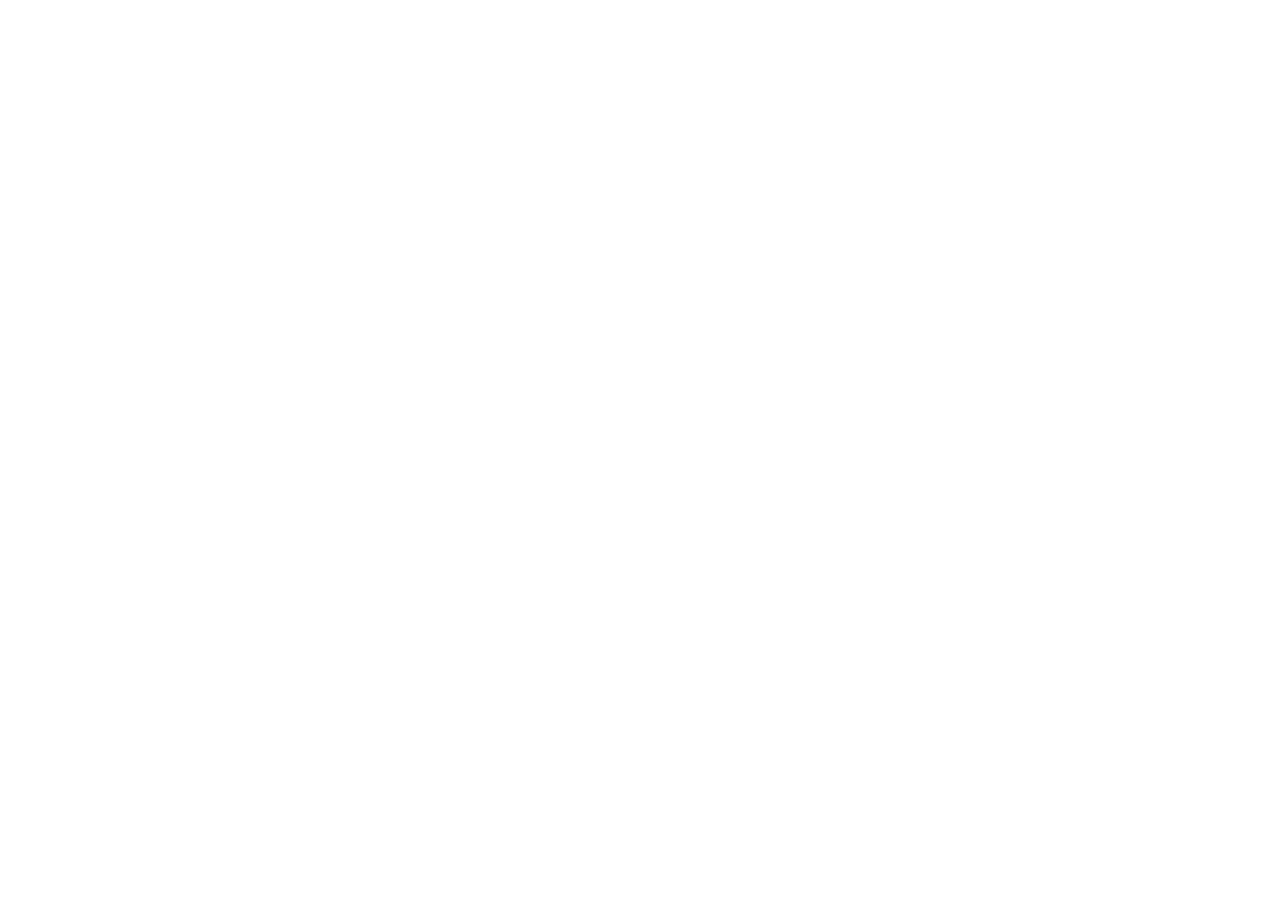
==== index.html @ 43f7142c "init project" ====
<!DOCTYPE html>
<html lang="en">
  <head>
    <meta charset="UTF-8" />
    <meta http-equiv="X-UA-Compatible" content="IE=edge" />
    <meta name="viewport" content="width=device-width, initial-scale=1.0" />
    <title>Document</title>
  </head>
  <body></body>
</html>
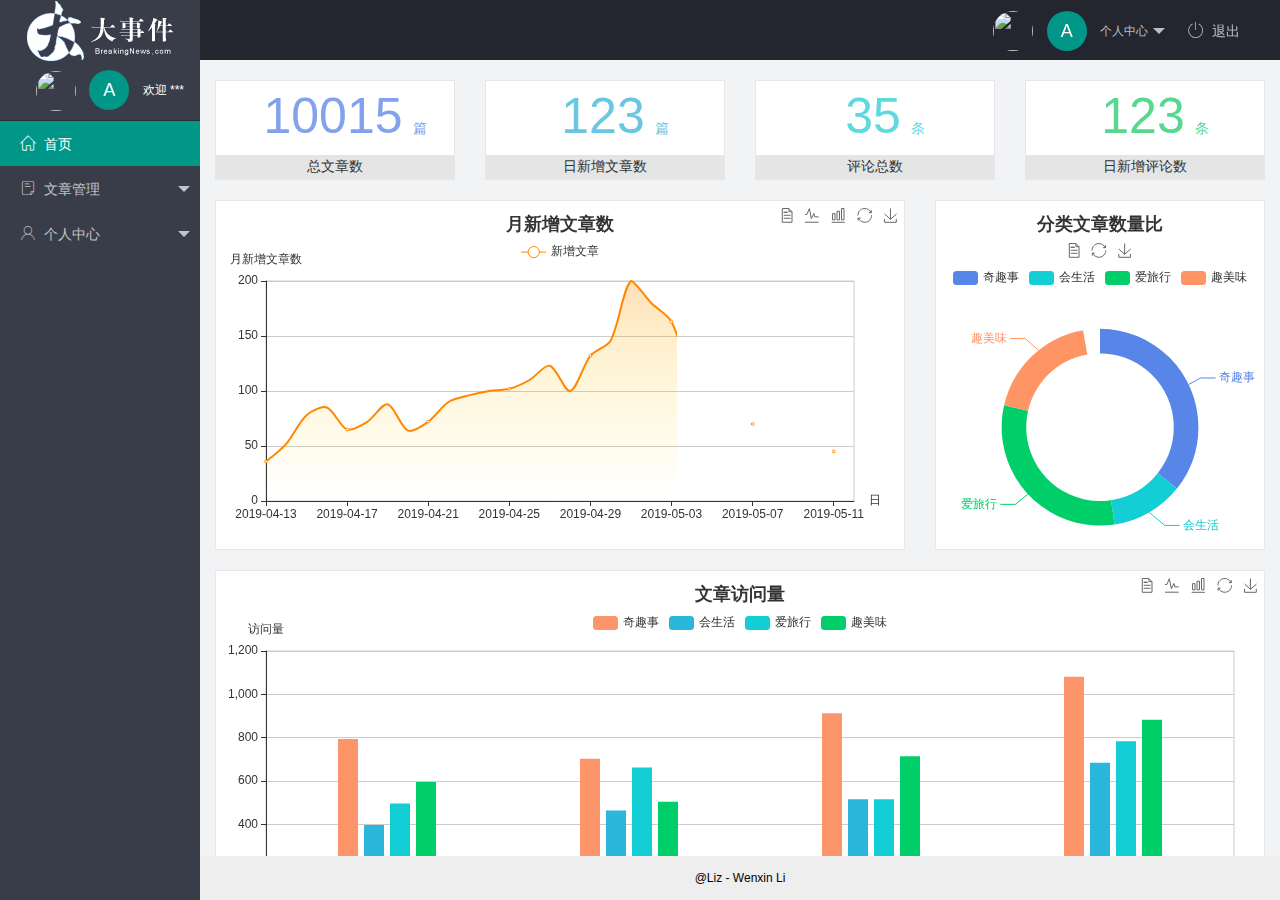
==== commit 4a415fa1: "完成了主页的开发" ====
--- a/index.html
+++ b/index.html
@@ -4,7 +4,147 @@
     <meta charset="UTF-8" />
     <meta http-equiv="X-UA-Compatible" content="IE=edge" />
     <meta name="viewport" content="width=device-width, initial-scale=1.0" />
-    <title>Document</title>
+    <title>大事件-主页</title>
+    <!-- 导入layui样式 -->
+    <link rel="stylesheet" href="/assets/lib/layui/css/layui.css" />
+    <!-- 导入字体图标样式 -->
+    <link rel="stylesheet" href="/assets/fonts/iconfont.css" />
+    <!-- 导入自己写的样式 -->
+    <link rel="stylesheet" href="/assets/css/index.css" />
   </head>
-  <body></body>
+  <body>
+    <div class="layui-layout layui-layout-admin">
+      <div class="layui-header">
+        <div class="layui-logo layui-hide-xs layui-bg-black">
+          <img src="/assets/images/logo.png" alt="" />
+        </div>
+        <!-- 头部区域（可配合layui 已有的水平导航） -->
+        <ul class="layui-nav layui-layout-left">
+          <!-- 移动端显示 -->
+          <li
+            class="layui-nav-item layui-show-xs-inline-block layui-hide-sm"
+            lay-header-event="menuLeft"
+          >
+            <i class="layui-icon layui-icon-spread-left"></i>
+          </li>
+
+          <li class="layui-nav-item">
+            <dl class="layui-nav-child">
+              <dd><a href="">menu 11</a></dd>
+              <dd><a href="">menu 22</a></dd>
+              <dd><a href="">menu 33</a></dd>
+            </dl>
+          </li>
+        </ul>
+        <ul class="layui-nav layui-layout-right">
+          <li class="layui-nav-item layui-hide layui-show-md-inline-block">
+            <a href="javascript:;" class="userinfo">
+              <img
+                src="//tva1.sinaimg.cn/crop.0.0.118.118.180/5db11ff4gw1e77d3nqrv8j203b03cweg.jpg"
+                class="layui-nav-img"
+              />
+              <span class="text-avatar">A</span>
+              个人中心
+            </a>
+            <dl class="layui-nav-child">
+              <dd><a href="">基本资料</a></dd>
+              <dd><a href="">更换头像</a></dd>
+              <dd><a href="">重置密码</a></dd>
+            </dl>
+          </li>
+          <li class="layui-nav-item" lay-header-event="menuRight" lay-unselect>
+            <a href="javascript:;"
+              ><span class="iconfont icon-tuichu"></span>退出
+            </a>
+          </li>
+        </ul>
+      </div>
+
+      <div class="layui-side layui-bg-black">
+        <div class="layui-side-scroll">
+          <div class="userinfo">
+            <img
+              src="//tva1.sinaimg.cn/crop.0.0.118.118.180/5db11ff4gw1e77d3nqrv8j203b03cweg.jpg"
+              class="layui-nav-img"
+            />
+            <span class="text-avatar">A</span>
+            <span class="welcome">欢迎 ***</span>
+          </div>
+          <!-- 左侧导航区域（可配合layui已有的垂直导航） -->
+          <ul class="layui-nav layui-nav-tree" lay-shrink="all">
+            <li class="layui-nav-item layui-this">
+              <a href="/home/dashboard.html" target="fm"
+                ><span class="iconfont icon-home"></span>首页</a
+              >
+            </li>
+            <li class="layui-nav-item">
+              <a class="" href="javascript:;"
+                ><span class="iconfont icon-16"></span>文章管理</a
+              >
+              <dl class="layui-nav-child">
+                <dd>
+                  <a href="javascript:;"
+                    ><i class="layui-icon layui-icon-app"></i> 文章类别</a
+                  >
+                </dd>
+                <dd>
+                  <a href="javascript:;"
+                    ><i class="layui-icon layui-icon-app"></i>文章列表</a
+                  >
+                </dd>
+                <dd>
+                  <a href="javascript:;"
+                    ><i class="layui-icon layui-icon-app"></i>发表文章</a
+                  >
+                </dd>
+              </dl>
+            </li>
+            <li class="layui-nav-item">
+              <a href="javascript:;"
+                ><span class="iconfont icon-user"></span>个人中心</a
+              >
+              <dl class="layui-nav-child">
+                <dd>
+                  <a href="javascript:;"
+                    ><i class="layui-icon layui-icon-app"></i>基本资料</a
+                  >
+                </dd>
+                <dd>
+                  <a href="javascript:;"
+                    ><i class="layui-icon layui-icon-app"></i>更换头像</a
+                  >
+                </dd>
+                <dd>
+                  <a href="javascript:;"
+                    ><i class="layui-icon layui-icon-app"></i>重置密码</a
+                  >
+                </dd>
+              </dl>
+            </li>
+          </ul>
+        </div>
+      </div>
+
+      <div class="layui-body">
+        <!-- 内容主体区域 -->
+        <iframe name="fm" src="/home/dashboard.html" frameborder="0"></iframe>
+      </div>
+
+      <div class="layui-footer">
+        <!-- 底部固定区域 -->
+        @Liz - Wenxin Li
+      </div>
+    </div>
+    <!-- 导入layui的js文件 -->
+    <script src="/assets/lib/layui/layui.all.js"></script>
+
+    <!-- 导入jquery文件 -->
+    <script src="/assets/lib/jquery.js"></script>
+
+    <!-- 导入baseAPI -->
+    <script src="/assets/js/baseAPI.js"></script>
+
+    <!-- 导入自己的js文件 -->
+    <script src="/assets/js/index.js"></script>
+  </body>
 </html>
--- a/assets/lib/layui/css/layui.css
+++ b/assets/lib/layui/css/layui.css
@@ -0,0 +1,2 @@
+/** layui-v2.5.5 MIT License By https://www.layui.com */
+ .layui-inline,img{display:inline-block;vertical-align:middle}h1,h2,h3,h4,h5,h6{font-weight:400}.layui-edge,.layui-header,.layui-inline,.layui-main{position:relative}.layui-body,.layui-edge,.layui-elip{overflow:hidden}.layui-btn,.layui-edge,.layui-inline,img{vertical-align:middle}.layui-btn,.layui-disabled,.layui-icon,.layui-unselect{-moz-user-select:none;-webkit-user-select:none;-ms-user-select:none}.layui-elip,.layui-form-checkbox span,.layui-form-pane .layui-form-label{text-overflow:ellipsis;white-space:nowrap}.layui-breadcrumb,.layui-tree-btnGroup{visibility:hidden}blockquote,body,button,dd,div,dl,dt,form,h1,h2,h3,h4,h5,h6,input,li,ol,p,pre,td,textarea,th,ul{margin:0;padding:0;-webkit-tap-highlight-color:rgba(0,0,0,0)}a:active,a:hover{outline:0}img{border:none}li{list-style:none}table{border-collapse:collapse;border-spacing:0}h4,h5,h6{font-size:100%}button,input,optgroup,option,select,textarea{font-family:inherit;font-size:inherit;font-style:inherit;font-weight:inherit;outline:0}pre{white-space:pre-wrap;white-space:-moz-pre-wrap;white-space:-pre-wrap;white-space:-o-pre-wrap;word-wrap:break-word}body{line-height:24px;font:14px Helvetica Neue,Helvetica,PingFang SC,Tahoma,Arial,sans-serif}hr{height:1px;margin:10px 0;border:0;clear:both}a{color:#333;text-decoration:none}a:hover{color:#777}a cite{font-style:normal;*cursor:pointer}.layui-border-box,.layui-border-box *{box-sizing:border-box}.layui-box,.layui-box *{box-sizing:content-box}.layui-clear{clear:both;*zoom:1}.layui-clear:after{content:'\20';clear:both;*zoom:1;display:block;height:0}.layui-inline{*display:inline;*zoom:1}.layui-edge{display:inline-block;width:0;height:0;border-width:6px;border-style:dashed;border-color:transparent}.layui-edge-top{top:-4px;border-bottom-color:#999;border-bottom-style:solid}.layui-edge-right{border-left-color:#999;border-left-style:solid}.layui-edge-bottom{top:2px;border-top-color:#999;border-top-style:solid}.layui-edge-left{border-right-color:#999;border-right-style:solid}.layui-disabled,.layui-disabled:hover{color:#d2d2d2!important;cursor:not-allowed!important}.layui-circle{border-radius:100%}.layui-show{display:block!important}.layui-hide{display:none!important}@font-face{font-family:layui-icon;src:url(../font/iconfont.eot?v=250);src:url(../font/iconfont.eot?v=250#iefix) format('embedded-opentype'),url(../font/iconfont.woff2?v=250) format('woff2'),url(../font/iconfont.woff?v=250) format('woff'),url(../font/iconfont.ttf?v=250) format('truetype'),url(../font/iconfont.svg?v=250#layui-icon) format('svg')}.layui-icon{font-family:layui-icon!important;font-size:16px;font-style:normal;-webkit-font-smoothing:antialiased;-moz-osx-font-smoothing:grayscale}.layui-icon-reply-fill:before{content:"\e611"}.layui-icon-set-fill:before{content:"\e614"}.layui-icon-menu-fill:before{content:"\e60f"}.layui-icon-search:before{content:"\e615"}.layui-icon-share:before{content:"\e641"}.layui-icon-set-sm:before{content:"\e620"}.layui-icon-engine:before{content:"\e628"}.layui-icon-close:before{content:"\1006"}.layui-icon-close-fill:before{content:"\1007"}.layui-icon-chart-screen:before{content:"\e629"}.layui-icon-star:before{content:"\e600"}.layui-icon-circle-dot:before{content:"\e617"}.layui-icon-chat:before{content:"\e606"}.layui-icon-release:before{content:"\e609"}.layui-icon-list:before{content:"\e60a"}.layui-icon-chart:before{content:"\e62c"}.layui-icon-ok-circle:before{content:"\1005"}.layui-icon-layim-theme:before{content:"\e61b"}.layui-icon-table:before{content:"\e62d"}.layui-icon-right:before{content:"\e602"}.layui-icon-left:before{content:"\e603"}.layui-icon-cart-simple:before{content:"\e698"}.layui-icon-face-cry:before{content:"\e69c"}.layui-icon-face-smile:before{content:"\e6af"}.layui-icon-survey:before{content:"\e6b2"}.layui-icon-tree:before{content:"\e62e"}.layui-icon-upload-circle:before{content:"\e62f"}.layui-icon-add-circle:before{content:"\e61f"}.layui-icon-download-circle:before{content:"\e601"}.layui-icon-templeate-1:before{content:"\e630"}.layui-icon-util:before{content:"\e631"}.layui-icon-face-surprised:before{content:"\e664"}.layui-icon-edit:before{content:"\e642"}.layui-icon-speaker:before{content:"\e645"}.layui-icon-down:before{content:"\e61a"}.layui-icon-file:before{content:"\e621"}.layui-icon-layouts:before{content:"\e632"}.layui-icon-rate-half:before{content:"\e6c9"}.layui-icon-add-circle-fine:before{content:"\e608"}.layui-icon-prev-circle:before{content:"\e633"}.layui-icon-read:before{content:"\e705"}.layui-icon-404:before{content:"\e61c"}.layui-icon-carousel:before{content:"\e634"}.layui-icon-help:before{content:"\e607"}.layui-icon-code-circle:before{content:"\e635"}.layui-icon-water:before{content:"\e636"}.layui-icon-username:before{content:"\e66f"}.layui-icon-find-fill:before{content:"\e670"}.layui-icon-about:before{content:"\e60b"}.layui-icon-location:before{content:"\e715"}.layui-icon-up:before{content:"\e619"}.layui-icon-pause:before{content:"\e651"}.layui-icon-date:before{content:"\e637"}.layui-icon-layim-uploadfile:before{content:"\e61d"}.layui-icon-delete:before{content:"\e640"}.layui-icon-play:before{content:"\e652"}.layui-icon-top:before{content:"\e604"}.layui-icon-friends:before{content:"\e612"}.layui-icon-refresh-3:before{content:"\e9aa"}.layui-icon-ok:before{content:"\e605"}.layui-icon-layer:before{content:"\e638"}.layui-icon-face-smile-fine:before{content:"\e60c"}.layui-icon-dollar:before{content:"\e659"}.layui-icon-group:before{content:"\e613"}.layui-icon-layim-download:before{content:"\e61e"}.layui-icon-picture-fine:before{content:"\e60d"}.layui-icon-link:before{content:"\e64c"}.layui-icon-diamond:before{content:"\e735"}.layui-icon-log:before{content:"\e60e"}.layui-icon-rate-solid:before{content:"\e67a"}.layui-icon-fonts-del:before{content:"\e64f"}.layui-icon-unlink:before{content:"\e64d"}.layui-icon-fonts-clear:before{content:"\e639"}.layui-icon-triangle-r:before{content:"\e623"}.layui-icon-circle:before{content:"\e63f"}.layui-icon-radio:before{content:"\e643"}.layui-icon-align-center:before{content:"\e647"}.layui-icon-align-right:before{content:"\e648"}.layui-icon-align-left:before{content:"\e649"}.layui-icon-loading-1:before{content:"\e63e"}.layui-icon-return:before{content:"\e65c"}.layui-icon-fonts-strong:before{content:"\e62b"}.layui-icon-upload:before{content:"\e67c"}.layui-icon-dialogue:before{content:"\e63a"}.layui-icon-video:before{content:"\e6ed"}.layui-icon-headset:before{content:"\e6fc"}.layui-icon-cellphone-fine:before{content:"\e63b"}.layui-icon-add-1:before{content:"\e654"}.layui-icon-face-smile-b:before{content:"\e650"}.layui-icon-fonts-html:before{content:"\e64b"}.layui-icon-form:before{content:"\e63c"}.layui-icon-cart:before{content:"\e657"}.layui-icon-camera-fill:before{content:"\e65d"}.layui-icon-tabs:before{content:"\e62a"}.layui-icon-fonts-code:before{content:"\e64e"}.layui-icon-fire:before{content:"\e756"}.layui-icon-set:before{content:"\e716"}.layui-icon-fonts-u:before{content:"\e646"}.layui-icon-triangle-d:before{content:"\e625"}.layui-icon-tips:before{content:"\e702"}.layui-icon-picture:before{content:"\e64a"}.layui-icon-more-vertical:before{content:"\e671"}.layui-icon-flag:before{content:"\e66c"}.layui-icon-loading:before{content:"\e63d"}.layui-icon-fonts-i:before{content:"\e644"}.layui-icon-refresh-1:before{content:"\e666"}.layui-icon-rmb:before{content:"\e65e"}.layui-icon-home:before{content:"\e68e"}.layui-icon-user:before{content:"\e770"}.layui-icon-notice:before{content:"\e667"}.layui-icon-login-weibo:before{content:"\e675"}.layui-icon-voice:before{content:"\e688"}.layui-icon-upload-drag:before{content:"\e681"}.layui-icon-login-qq:before{content:"\e676"}.layui-icon-snowflake:before{content:"\e6b1"}.layui-icon-file-b:before{content:"\e655"}.layui-icon-template:before{content:"\e663"}.layui-icon-auz:before{content:"\e672"}.layui-icon-console:before{content:"\e665"}.layui-icon-app:before{content:"\e653"}.layui-icon-prev:before{content:"\e65a"}.layui-icon-website:before{content:"\e7ae"}.layui-icon-next:before{content:"\e65b"}.layui-icon-component:before{content:"\e857"}.layui-icon-more:before{content:"\e65f"}.layui-icon-login-wechat:before{content:"\e677"}.layui-icon-shrink-right:before{content:"\e668"}.layui-icon-spread-left:before{content:"\e66b"}.layui-icon-camera:before{content:"\e660"}.layui-icon-note:before{content:"\e66e"}.layui-icon-refresh:before{content:"\e669"}.layui-icon-female:before{content:"\e661"}.layui-icon-male:before{content:"\e662"}.layui-icon-password:before{content:"\e673"}.layui-icon-senior:before{content:"\e674"}.layui-icon-theme:before{content:"\e66a"}.layui-icon-tread:before{content:"\e6c5"}.layui-icon-praise:before{content:"\e6c6"}.layui-icon-star-fill:before{content:"\e658"}.layui-icon-rate:before{content:"\e67b"}.layui-icon-template-1:before{content:"\e656"}.layui-icon-vercode:before{content:"\e679"}.layui-icon-cellphone:before{content:"\e678"}.layui-icon-screen-full:before{content:"\e622"}.layui-icon-screen-restore:before{content:"\e758"}.layui-icon-cols:before{content:"\e610"}.layui-icon-export:before{content:"\e67d"}.layui-icon-print:before{content:"\e66d"}.layui-icon-slider:before{content:"\e714"}.layui-icon-addition:before{content:"\e624"}.layui-icon-subtraction:before{content:"\e67e"}.layui-icon-service:before{content:"\e626"}.layui-icon-transfer:before{content:"\e691"}.layui-main{width:1140px;margin:0 auto}.layui-header{z-index:1000;height:60px}.layui-header a:hover{transition:all .5s;-webkit-transition:all .5s}.layui-side{position:fixed;left:0;top:0;bottom:0;z-index:999;width:200px;overflow-x:hidden}.layui-side-scroll{position:relative;width:220px;height:100%;overflow-x:hidden}.layui-body{position:absolute;left:200px;right:0;top:0;bottom:0;z-index:998;width:auto;overflow-y:auto;box-sizing:border-box}.layui-layout-body{overflow:hidden}.layui-layout-admin .layui-header{background-color:#23262E}.layui-layout-admin .layui-side{top:60px;width:200px;overflow-x:hidden}.layui-layout-admin .layui-body{position:fixed;top:60px;bottom:44px}.layui-layout-admin .layui-main{width:auto;margin:0 15px}.layui-layout-admin .layui-footer{position:fixed;left:200px;right:0;bottom:0;height:44px;line-height:44px;padding:0 15px;background-color:#eee}.layui-layout-admin .layui-logo{position:absolute;left:0;top:0;width:200px;height:100%;line-height:60px;text-align:center;color:#009688;font-size:16px}.layui-layout-admin .layui-header .layui-nav{background:0 0}.layui-layout-left{position:absolute!important;left:200px;top:0}.layui-layout-right{position:absolute!important;right:0;top:0}.layui-container{position:relative;margin:0 auto;padding:0 15px;box-sizing:border-box}.layui-fluid{position:relative;margin:0 auto;padding:0 15px}.layui-row:after,.layui-row:before{content:'';display:block;clear:both}.layui-col-lg1,.layui-col-lg10,.layui-col-lg11,.layui-col-lg12,.layui-col-lg2,.layui-col-lg3,.layui-col-lg4,.layui-col-lg5,.layui-col-lg6,.layui-col-lg7,.layui-col-lg8,.layui-col-lg9,.layui-col-md1,.layui-col-md10,.layui-col-md11,.layui-col-md12,.layui-col-md2,.layui-col-md3,.layui-col-md4,.layui-col-md5,.layui-col-md6,.layui-col-md7,.layui-col-md8,.layui-col-md9,.layui-col-sm1,.layui-col-sm10,.layui-col-sm11,.layui-col-sm12,.layui-col-sm2,.layui-col-sm3,.layui-col-sm4,.layui-col-sm5,.layui-col-sm6,.layui-col-sm7,.layui-col-sm8,.layui-col-sm9,.layui-col-xs1,.layui-col-xs10,.layui-col-xs11,.layui-col-xs12,.layui-col-xs2,.layui-col-xs3,.layui-col-xs4,.layui-col-xs5,.layui-col-xs6,.layui-col-xs7,.layui-col-xs8,.layui-col-xs9{position:relative;display:block;box-sizing:border-box}.layui-col-xs1,.layui-col-xs10,.layui-col-xs11,.layui-col-xs12,.layui-col-xs2,.layui-col-xs3,.layui-col-xs4,.layui-col-xs5,.layui-col-xs6,.layui-col-xs7,.layui-col-xs8,.layui-col-xs9{float:left}.layui-col-xs1{width:8.33333333%}.layui-col-xs2{width:16.66666667%}.layui-col-xs3{width:25%}.layui-col-xs4{width:33.33333333%}.layui-col-xs5{width:41.66666667%}.layui-col-xs6{width:50%}.layui-col-xs7{width:58.33333333%}.layui-col-xs8{width:66.66666667%}.layui-col-xs9{width:75%}.layui-col-xs10{width:83.33333333%}.layui-col-xs11{width:91.66666667%}.layui-col-xs12{width:100%}.layui-col-xs-offset1{margin-left:8.33333333%}.layui-col-xs-offset2{margin-left:16.66666667%}.layui-col-xs-offset3{margin-left:25%}.layui-col-xs-offset4{margin-left:33.33333333%}.layui-col-xs-offset5{margin-left:41.66666667%}.layui-col-xs-offset6{margin-left:50%}.layui-col-xs-offset7{margin-left:58.33333333%}.layui-col-xs-offset8{margin-left:66.66666667%}.layui-col-xs-offset9{margin-left:75%}.layui-col-xs-offset10{margin-left:83.33333333%}.layui-col-xs-offset11{margin-left:91.66666667%}.layui-col-xs-offset12{margin-left:100%}@media screen and (max-width:768px){.layui-hide-xs{display:none!important}.layui-show-xs-block{display:block!important}.layui-show-xs-inline{display:inline!important}.layui-show-xs-inline-block{display:inline-block!important}}@media screen and (min-width:768px){.layui-container{width:750px}.layui-hide-sm{display:none!important}.layui-show-sm-block{display:block!important}.layui-show-sm-inline{display:inline!important}.layui-show-sm-inline-block{display:inline-block!important}.layui-col-sm1,.layui-col-sm10,.layui-col-sm11,.layui-col-sm12,.layui-col-sm2,.layui-col-sm3,.layui-col-sm4,.layui-col-sm5,.layui-col-sm6,.layui-col-sm7,.layui-col-sm8,.layui-col-sm9{float:left}.layui-col-sm1{width:8.33333333%}.layui-col-sm2{width:16.66666667%}.layui-col-sm3{width:25%}.layui-col-sm4{width:33.33333333%}.layui-col-sm5{width:41.66666667%}.layui-col-sm6{width:50%}.layui-col-sm7{width:58.33333333%}.layui-col-sm8{width:66.66666667%}.layui-col-sm9{width:75%}.layui-col-sm10{width:83.33333333%}.layui-col-sm11{width:91.66666667%}.layui-col-sm12{width:100%}.layui-col-sm-offset1{margin-left:8.33333333%}.layui-col-sm-offset2{margin-left:16.66666667%}.layui-col-sm-offset3{margin-left:25%}.layui-col-sm-offset4{margin-left:33.33333333%}.layui-col-sm-offset5{margin-left:41.66666667%}.layui-col-sm-offset6{margin-left:50%}.layui-col-sm-offset7{margin-left:58.33333333%}.layui-col-sm-offset8{margin-left:66.66666667%}.layui-col-sm-offset9{margin-left:75%}.layui-col-sm-offset10{margin-left:83.33333333%}.layui-col-sm-offset11{margin-left:91.66666667%}.layui-col-sm-offset12{margin-left:100%}}@media screen and (min-width:992px){.layui-container{width:970px}.layui-hide-md{display:none!important}.layui-show-md-block{display:block!important}.layui-show-md-inline{display:inline!important}.layui-show-md-inline-block{display:inline-block!important}.layui-col-md1,.layui-col-md10,.layui-col-md11,.layui-col-md12,.layui-col-md2,.layui-col-md3,.layui-col-md4,.layui-col-md5,.layui-col-md6,.layui-col-md7,.layui-col-md8,.layui-col-md9{float:left}.layui-col-md1{width:8.33333333%}.layui-col-md2{width:16.66666667%}.layui-col-md3{width:25%}.layui-col-md4{width:33.33333333%}.layui-col-md5{width:41.66666667%}.layui-col-md6{width:50%}.layui-col-md7{width:58.33333333%}.layui-col-md8{width:66.66666667%}.layui-col-md9{width:75%}.layui-col-md10{width:83.33333333%}.layui-col-md11{width:91.66666667%}.layui-col-md12{width:100%}.layui-col-md-offset1{margin-left:8.33333333%}.layui-col-md-offset2{margin-left:16.66666667%}.layui-col-md-offset3{margin-left:25%}.layui-col-md-offset4{margin-left:33.33333333%}.layui-col-md-offset5{margin-left:41.66666667%}.layui-col-md-offset6{margin-left:50%}.layui-col-md-offset7{margin-left:58.33333333%}.layui-col-md-offset8{margin-left:66.66666667%}.layui-col-md-offset9{margin-left:75%}.layui-col-md-offset10{margin-left:83.33333333%}.layui-col-md-offset11{margin-left:91.66666667%}.layui-col-md-offset12{margin-left:100%}}@media screen and (min-width:1200px){.layui-container{width:1170px}.layui-hide-lg{display:none!important}.layui-show-lg-block{display:block!important}.layui-show-lg-inline{display:inline!important}.layui-show-lg-inline-block{display:inline-block!important}.layui-col-lg1,.layui-col-lg10,.layui-col-lg11,.layui-col-lg12,.layui-col-lg2,.layui-col-lg3,.layui-col-lg4,.layui-col-lg5,.layui-col-lg6,.layui-col-lg7,.layui-col-lg8,.layui-col-lg9{float:left}.layui-col-lg1{width:8.33333333%}.layui-col-lg2{width:16.66666667%}.layui-col-lg3{width:25%}.layui-col-lg4{width:33.33333333%}.layui-col-lg5{width:41.66666667%}.layui-col-lg6{width:50%}.layui-col-lg7{width:58.33333333%}.layui-col-lg8{width:66.66666667%}.layui-col-lg9{width:75%}.layui-col-lg10{width:83.33333333%}.layui-col-lg11{width:91.66666667%}.layui-col-lg12{width:100%}.layui-col-lg-offset1{margin-left:8.33333333%}.layui-col-lg-offset2{margin-left:16.66666667%}.layui-col-lg-offset3{margin-left:25%}.layui-col-lg-offset4{margin-left:33.33333333%}.layui-col-lg-offset5{margin-left:41.66666667%}.layui-col-lg-offset6{margin-left:50%}.layui-col-lg-offset7{margin-left:58.33333333%}.layui-col-lg-offset8{margin-left:66.66666667%}.layui-col-lg-offset9{margin-left:75%}.layui-col-lg-offset10{margin-left:83.33333333%}.layui-col-lg-offset11{margin-left:91.66666667%}.layui-col-lg-offset12{margin-left:100%}}.layui-col-space1{margin:-.5px}.layui-col-space1>*{padding:.5px}.layui-col-space3{margin:-1.5px}.layui-col-space3>*{padding:1.5px}.layui-col-space5{margin:-2.5px}.layui-col-space5>*{padding:2.5px}.layui-col-space8{margin:-3.5px}.layui-col-space8>*{padding:3.5px}.layui-col-space10{margin:-5px}.layui-col-space10>*{padding:5px}.layui-col-space12{margin:-6px}.layui-col-space12>*{padding:6px}.layui-col-space15{margin:-7.5px}.layui-col-space15>*{padding:7.5px}.layui-col-space18{margin:-9px}.layui-col-space18>*{padding:9px}.layui-col-space20{margin:-10px}.layui-col-space20>*{padding:10px}.layui-col-space22{margin:-11px}.layui-col-space22>*{padding:11px}.layui-col-space25{margin:-12.5px}.layui-col-space25>*{padding:12.5px}.layui-col-space30{margin:-15px}.layui-col-space30>*{padding:15px}.layui-btn,.layui-input,.layui-select,.layui-textarea,.layui-upload-button{outline:0;-webkit-appearance:none;transition:all .3s;-webkit-transition:all .3s;box-sizing:border-box}.layui-elem-quote{margin-bottom:10px;padding:15px;line-height:22px;border-left:5px solid #009688;border-radius:0 2px 2px 0;background-color:#f2f2f2}.layui-quote-nm{border-style:solid;border-width:1px 1px 1px 5px;background:0 0}.layui-elem-field{margin-bottom:10px;padding:0;border-width:1px;border-style:solid}.layui-elem-field legend{margin-left:20px;padding:0 10px;font-size:20px;font-weight:300}.layui-field-title{margin:10px 0 20px;border-width:1px 0 0}.layui-field-box{padding:10px 15px}.layui-field-title .layui-field-box{padding:10px 0}.layui-progress{position:relative;height:6px;border-radius:20px;background-color:#e2e2e2}.layui-progress-bar{position:absolute;left:0;top:0;width:0;max-width:100%;height:6px;border-radius:20px;text-align:right;background-color:#5FB878;transition:all .3s;-webkit-transition:all .3s}.layui-progress-big,.layui-progress-big .layui-progress-bar{height:18px;line-height:18px}.layui-progress-text{position:relative;top:-20px;line-height:18px;font-size:12px;color:#666}.layui-progress-big .layui-progress-text{position:static;padding:0 10px;color:#fff}.layui-collapse{border-width:1px;border-style:solid;border-radius:2px}.layui-colla-content,.layui-colla-item{border-top-width:1px;border-top-style:solid}.layui-colla-item:first-child{border-top:none}.layui-colla-title{position:relative;height:42px;line-height:42px;padding:0 15px 0 35px;color:#333;background-color:#f2f2f2;cursor:pointer;font-size:14px;overflow:hidden}.layui-colla-content{display:none;padding:10px 15px;line-height:22px;color:#666}.layui-colla-icon{position:absolute;left:15px;top:0;font-size:14px}.layui-card{margin-bottom:15px;border-radius:2px;background-color:#fff;box-shadow:0 1px 2px 0 rgba(0,0,0,.05)}.layui-card:last-child{margin-bottom:0}.layui-card-header{position:relative;height:42px;line-height:42px;padding:0 15px;border-bottom:1px solid #f6f6f6;color:#333;border-radius:2px 2px 0 0;font-size:14px}.layui-bg-black,.layui-bg-blue,.layui-bg-cyan,.layui-bg-green,.layui-bg-orange,.layui-bg-red{color:#fff!important}.layui-card-body{position:relative;padding:10px 15px;line-height:24px}.layui-card-body[pad15]{padding:15px}.layui-card-body[pad20]{padding:20px}.layui-card-body .layui-table{margin:5px 0}.layui-card .layui-tab{margin:0}.layui-panel-window{position:relative;padding:15px;border-radius:0;border-top:5px solid #E6E6E6;background-color:#fff}.layui-auxiliar-moving{position:fixed;left:0;right:0;top:0;bottom:0;width:100%;height:100%;background:0 0;z-index:9999999999}.layui-form-label,.layui-form-mid,.layui-form-select,.layui-input-block,.layui-input-inline,.layui-textarea{position:relative}.layui-bg-red{background-color:#FF5722!important}.layui-bg-orange{background-color:#FFB800!important}.layui-bg-green{background-color:#009688!important}.layui-bg-cyan{background-color:#2F4056!important}.layui-bg-blue{background-color:#1E9FFF!important}.layui-bg-black{background-color:#393D49!important}.layui-bg-gray{background-color:#eee!important;color:#666!important}.layui-badge-rim,.layui-colla-content,.layui-colla-item,.layui-collapse,.layui-elem-field,.layui-form-pane .layui-form-item[pane],.layui-form-pane .layui-form-label,.layui-input,.layui-layedit,.layui-layedit-tool,.layui-quote-nm,.layui-select,.layui-tab-bar,.layui-tab-card,.layui-tab-title,.layui-tab-title .layui-this:after,.layui-textarea{border-color:#e6e6e6}.layui-timeline-item:before,hr{background-color:#e6e6e6}.layui-text{line-height:22px;font-size:14px;color:#666}.layui-text h1,.layui-text h2,.layui-text h3{font-weight:500;color:#333}.layui-text h1{font-size:30px}.layui-text h2{font-size:24px}.layui-text h3{font-size:18px}.layui-text a:not(.layui-btn){color:#01AAED}.layui-text a:not(.layui-btn):hover{text-decoration:underline}.layui-text ul{padding:5px 0 5px 15px}.layui-text ul li{margin-top:5px;list-style-type:disc}.layui-text em,.layui-word-aux{color:#999!important;padding:0 5px!important}.layui-btn{display:inline-block;height:38px;line-height:38px;padding:0 18px;background-color:#009688;color:#fff;white-space:nowrap;text-align:center;font-size:14px;border:none;border-radius:2px;cursor:pointer}.layui-btn:hover{opacity:.8;filter:alpha(opacity=80);color:#fff}.layui-btn:active{opacity:1;filter:alpha(opacity=100)}.layui-btn+.layui-btn{margin-left:10px}.layui-btn-container{font-size:0}.layui-btn-container .layui-btn{margin-right:10px;margin-bottom:10px}.layui-btn-container .layui-btn+.layui-btn{margin-left:0}.layui-table .layui-btn-container .layui-btn{margin-bottom:9px}.layui-btn-radius{border-radius:100px}.layui-btn .layui-icon{margin-right:3px;font-size:18px;vertical-align:bottom;vertical-align:middle\9}.layui-btn-primary{border:1px solid #C9C9C9;background-color:#fff;color:#555}.layui-btn-primary:hover{border-color:#009688;color:#333}.layui-btn-normal{background-color:#1E9FFF}.layui-btn-warm{background-color:#FFB800}.layui-btn-danger{background-color:#FF5722}.layui-btn-checked{background-color:#5FB878}.layui-btn-disabled,.layui-btn-disabled:active,.layui-btn-disabled:hover{border:1px solid #e6e6e6;background-color:#FBFBFB;color:#C9C9C9;cursor:not-allowed;opacity:1}.layui-btn-lg{height:44px;line-height:44px;padding:0 25px;font-size:16px}.layui-btn-sm{height:30px;line-height:30px;padding:0 10px;font-size:12px}.layui-btn-sm i{font-size:16px!important}.layui-btn-xs{height:22px;line-height:22px;padding:0 5px;font-size:12px}.layui-btn-xs i{font-size:14px!important}.layui-btn-group{display:inline-block;vertical-align:middle;font-size:0}.layui-btn-group .layui-btn{margin-left:0!important;margin-right:0!important;border-left:1px solid rgba(255,255,255,.5);border-radius:0}.layui-btn-group .layui-btn-primary{border-left:none}.layui-btn-group .layui-btn-primary:hover{border-color:#C9C9C9;color:#009688}.layui-btn-group .layui-btn:first-child{border-left:none;border-radius:2px 0 0 2px}.layui-btn-group .layui-btn-primary:first-child{border-left:1px solid #c9c9c9}.layui-btn-group .layui-btn:last-child{border-radius:0 2px 2px 0}.layui-btn-group .layui-btn+.layui-btn{margin-left:0}.layui-btn-group+.layui-btn-group{margin-left:10px}.layui-btn-fluid{width:100%}.layui-input,.layui-select,.layui-textarea{height:38px;line-height:1.3;line-height:38px\9;border-width:1px;border-style:solid;background-color:#fff;border-radius:2px}.layui-input::-webkit-input-placeholder,.layui-select::-webkit-input-placeholder,.layui-textarea::-webkit-input-placeholder{line-height:1.3}.layui-input,.layui-textarea{display:block;width:100%;padding-left:10px}.layui-input:hover,.layui-textarea:hover{border-color:#D2D2D2!important}.layui-input:focus,.layui-textarea:focus{border-color:#C9C9C9!important}.layui-textarea{min-height:100px;height:auto;line-height:20px;padding:6px 10px;resize:vertical}.layui-select{padding:0 10px}.layui-form input[type=checkbox],.layui-form input[type=radio],.layui-form select{display:none}.layui-form [lay-ignore]{display:initial}.layui-form-item{margin-bottom:15px;clear:both;*zoom:1}.layui-form-item:after{content:'\20';clear:both;*zoom:1;display:block;height:0}.layui-form-label{float:left;display:block;padding:9px 15px;width:80px;font-weight:400;line-height:20px;text-align:right}.layui-form-label-col{display:block;float:none;padding:9px 0;line-height:20px;text-align:left}.layui-form-item .layui-inline{margin-bottom:5px;margin-right:10px}.layui-input-block{margin-left:110px;min-height:36px}.layui-input-inline{display:inline-block;vertical-align:middle}.layui-form-item .layui-input-inline{float:left;width:190px;margin-right:10px}.layui-form-text .layui-input-inline{width:auto}.layui-form-mid{float:left;display:block;padding:9px 0!important;line-height:20px;margin-right:10px}.layui-form-danger+.layui-form-select .layui-input,.layui-form-danger:focus{border-color:#FF5722!important}.layui-form-select .layui-input{padding-right:30px;cursor:pointer}.layui-form-select .layui-edge{position:absolute;right:10px;top:50%;margin-top:-3px;cursor:pointer;border-width:6px;border-top-color:#c2c2c2;border-top-style:solid;transition:all .3s;-webkit-transition:all .3s}.layui-form-select dl{display:none;position:absolute;left:0;top:42px;padding:5px 0;z-index:899;min-width:100%;border:1px solid #d2d2d2;max-height:300px;overflow-y:auto;background-color:#fff;border-radius:2px;box-shadow:0 2px 4px rgba(0,0,0,.12);box-sizing:border-box}.layui-form-select dl dd,.layui-form-select dl dt{padding:0 10px;line-height:36px;white-space:nowrap;overflow:hidden;text-overflow:ellipsis}.layui-form-select dl dt{font-size:12px;color:#999}.layui-form-select dl dd{cursor:pointer}.layui-form-select dl dd:hover{background-color:#f2f2f2;-webkit-transition:.5s all;transition:.5s all}.layui-form-select .layui-select-group dd{padding-left:20px}.layui-form-select dl dd.layui-select-tips{padding-left:10px!important;color:#999}.layui-form-select dl dd.layui-this{background-color:#5FB878;color:#fff}.layui-form-checkbox,.layui-form-select dl dd.layui-disabled{background-color:#fff}.layui-form-selected dl{display:block}.layui-form-checkbox,.layui-form-checkbox *,.layui-form-switch{display:inline-block;vertical-align:middle}.layui-form-selected .layui-edge{margin-top:-9px;-webkit-transform:rotate(180deg);transform:rotate(180deg);margin-top:-3px\9}:root .layui-form-selected .layui-edge{margin-top:-9px\0/IE9}.layui-form-selectup dl{top:auto;bottom:42px}.layui-select-none{margin:5px 0;text-align:center;color:#999}.layui-select-disabled .layui-disabled{border-color:#eee!important}.layui-select-disabled .layui-edge{border-top-color:#d2d2d2}.layui-form-checkbox{position:relative;height:30px;line-height:30px;margin-right:10px;padding-right:30px;cursor:pointer;font-size:0;-webkit-transition:.1s linear;transition:.1s linear;box-sizing:border-box}.layui-form-checkbox span{padding:0 10px;height:100%;font-size:14px;border-radius:2px 0 0 2px;background-color:#d2d2d2;color:#fff;overflow:hidden}.layui-form-checkbox:hover span{background-color:#c2c2c2}.layui-form-checkbox i{position:absolute;right:0;top:0;width:30px;height:28px;border:1px solid #d2d2d2;border-left:none;border-radius:0 2px 2px 0;color:#fff;font-size:20px;text-align:center}.layui-form-checkbox:hover i{border-color:#c2c2c2;color:#c2c2c2}.layui-form-checked,.layui-form-checked:hover{border-color:#5FB878}.layui-form-checked span,.layui-form-checked:hover span{background-color:#5FB878}.layui-form-checked i,.layui-form-checked:hover i{color:#5FB878}.layui-form-item .layui-form-checkbox{margin-top:4px}.layui-form-checkbox[lay-skin=primary]{height:auto!important;line-height:normal!important;min-width:18px;min-height:18px;border:none!important;margin-right:0;padding-left:28px;padding-right:0;background:0 0}.layui-form-checkbox[lay-skin=primary] span{padding-left:0;padding-right:15px;line-height:18px;background:0 0;color:#666}.layui-form-checkbox[lay-skin=primary] i{right:auto;left:0;width:16px;height:16px;line-height:16px;border:1px solid #d2d2d2;font-size:12px;border-radius:2px;background-color:#fff;-webkit-transition:.1s linear;transition:.1s linear}.layui-form-checkbox[lay-skin=primary]:hover i{border-color:#5FB878;color:#fff}.layui-form-checked[lay-skin=primary] i{border-color:#5FB878!important;background-color:#5FB878;color:#fff}.layui-checkbox-disbaled[lay-skin=primary] span{background:0 0!important;color:#c2c2c2}.layui-checkbox-disbaled[lay-skin=primary]:hover i{border-color:#d2d2d2}.layui-form-item .layui-form-checkbox[lay-skin=primary]{margin-top:10px}.layui-form-switch{position:relative;height:22px;line-height:22px;min-width:35px;padding:0 5px;margin-top:8px;border:1px solid #d2d2d2;border-radius:20px;cursor:pointer;background-color:#fff;-webkit-transition:.1s linear;transition:.1s linear}.layui-form-switch i{position:absolute;left:5px;top:3px;width:16px;height:16px;border-radius:20px;background-color:#d2d2d2;-webkit-transition:.1s linear;transition:.1s linear}.layui-form-switch em{position:relative;top:0;width:25px;margin-left:21px;padding:0!important;text-align:center!important;color:#999!important;font-style:normal!important;font-size:12px}.layui-form-onswitch{border-color:#5FB878;background-color:#5FB878}.layui-checkbox-disbaled,.layui-checkbox-disbaled i{border-color:#e2e2e2!important}.layui-form-onswitch i{left:100%;margin-left:-21px;background-color:#fff}.layui-form-onswitch em{margin-left:5px;margin-right:21px;color:#fff!important}.layui-checkbox-disbaled span{background-color:#e2e2e2!important}.layui-checkbox-disbaled:hover i{color:#fff!important}[lay-radio]{display:none}.layui-form-radio,.layui-form-radio *{display:inline-block;vertical-align:middle}.layui-form-radio{line-height:28px;margin:6px 10px 0 0;padding-right:10px;cursor:pointer;font-size:0}.layui-form-radio *{font-size:14px}.layui-form-radio>i{margin-right:8px;font-size:22px;color:#c2c2c2}.layui-form-radio>i:hover,.layui-form-radioed>i{color:#5FB878}.layui-radio-disbaled>i{color:#e2e2e2!important}.layui-form-pane .layui-form-label{width:110px;padding:8px 15px;height:38px;line-height:20px;border-width:1px;border-style:solid;border-radius:2px 0 0 2px;text-align:center;background-color:#FBFBFB;overflow:hidden;box-sizing:border-box}.layui-form-pane .layui-input-inline{margin-left:-1px}.layui-form-pane .layui-input-block{margin-left:110px;left:-1px}.layui-form-pane .layui-input{border-radius:0 2px 2px 0}.layui-form-pane .layui-form-text .layui-form-label{float:none;width:100%;border-radius:2px;box-sizing:border-box;text-align:left}.layui-form-pane .layui-form-text .layui-input-inline{display:block;margin:0;top:-1px;clear:both}.layui-form-pane .layui-form-text .layui-input-block{margin:0;left:0;top:-1px}.layui-form-pane .layui-form-text .layui-textarea{min-height:100px;border-radius:0 0 2px 2px}.layui-form-pane .layui-form-checkbox{margin:4px 0 4px 10px}.layui-form-pane .layui-form-radio,.layui-form-pane .layui-form-switch{margin-top:6px;margin-left:10px}.layui-form-pane .layui-form-item[pane]{position:relative;border-width:1px;border-style:solid}.layui-form-pane .layui-form-item[pane] .layui-form-label{position:absolute;left:0;top:0;height:100%;border-width:0 1px 0 0}.layui-form-pane .layui-form-item[pane] .layui-input-inline{margin-left:110px}@media screen and (max-width:450px){.layui-form-item .layui-form-label{text-overflow:ellipsis;overflow:hidden;white-space:nowrap}.layui-form-item .layui-inline{display:block;margin-right:0;margin-bottom:20px;clear:both}.layui-form-item .layui-inline:after{content:'\20';clear:both;display:block;height:0}.layui-form-item .layui-input-inline{display:block;float:none;left:-3px;width:auto;margin:0 0 10px 112px}.layui-form-item .layui-input-inline+.layui-form-mid{margin-left:110px;top:-5px;padding:0}.layui-form-item .layui-form-checkbox{margin-right:5px;margin-bottom:5px}}.layui-layedit{border-width:1px;border-style:solid;border-radius:2px}.layui-layedit-tool{padding:3px 5px;border-bottom-width:1px;border-bottom-style:solid;font-size:0}.layedit-tool-fixed{position:fixed;top:0;border-top:1px solid #e2e2e2}.layui-layedit-tool .layedit-tool-mid,.layui-layedit-tool .layui-icon{display:inline-block;vertical-align:middle;text-align:center;font-size:14px}.layui-layedit-tool .layui-icon{position:relative;width:32px;height:30px;line-height:30px;margin:3px 5px;color:#777;cursor:pointer;border-radius:2px}.layui-layedit-tool .layui-icon:hover{color:#393D49}.layui-layedit-tool .layui-icon:active{color:#000}.layui-layedit-tool .layedit-tool-active{background-color:#e2e2e2;color:#000}.layui-layedit-tool .layui-disabled,.layui-layedit-tool .layui-disabled:hover{color:#d2d2d2;cursor:not-allowed}.layui-layedit-tool .layedit-tool-mid{width:1px;height:18px;margin:0 10px;background-color:#d2d2d2}.layedit-tool-html{width:50px!important;font-size:30px!important}.layedit-tool-b,.layedit-tool-code,.layedit-tool-help{font-size:16px!important}.layedit-tool-d,.layedit-tool-face,.layedit-tool-image,.layedit-tool-unlink{font-size:18px!important}.layedit-tool-image input{position:absolute;font-size:0;left:0;top:0;width:100%;height:100%;opacity:.01;filter:Alpha(opacity=1);cursor:pointer}.layui-layedit-iframe iframe{display:block;width:100%}#LAY_layedit_code{overflow:hidden}.layui-laypage{display:inline-block;*display:inline;*zoom:1;vertical-align:middle;margin:10px 0;font-size:0}.layui-laypage>a:first-child,.layui-laypage>a:first-child em{border-radius:2px 0 0 2px}.layui-laypage>a:last-child,.layui-laypage>a:last-child em{border-radius:0 2px 2px 0}.layui-laypage>:first-child{margin-left:0!important}.layui-laypage>:last-child{margin-right:0!important}.layui-laypage a,.layui-laypage button,.layui-laypage input,.layui-laypage select,.layui-laypage span{border:1px solid #e2e2e2}.layui-laypage a,.layui-laypage span{display:inline-block;*display:inline;*zoom:1;vertical-align:middle;padding:0 15px;height:28px;line-height:28px;margin:0 -1px 5px 0;background-color:#fff;color:#333;font-size:12px}.layui-flow-more a *,.layui-laypage input,.layui-table-view select[lay-ignore]{display:inline-block}.layui-laypage a:hover{color:#009688}.layui-laypage em{font-style:normal}.layui-laypage .layui-laypage-spr{color:#999;font-weight:700}.layui-laypage a{text-decoration:none}.layui-laypage .layui-laypage-curr{position:relative}.layui-laypage .layui-laypage-curr em{position:relative;color:#fff}.layui-laypage .layui-laypage-curr .layui-laypage-em{position:absolute;left:-1px;top:-1px;padding:1px;width:100%;height:100%;background-color:#009688}.layui-laypage-em{border-radius:2px}.layui-laypage-next em,.layui-laypage-prev em{font-family:Sim sun;font-size:16px}.layui-laypage .layui-laypage-count,.layui-laypage .layui-laypage-limits,.layui-laypage .layui-laypage-refresh,.layui-laypage .layui-laypage-skip{margin-left:10px;margin-right:10px;padding:0;border:none}.layui-laypage .layui-laypage-limits,.layui-laypage .layui-laypage-refresh{vertical-align:top}.layui-laypage .layui-laypage-refresh i{font-size:18px;cursor:pointer}.layui-laypage select{height:22px;padding:3px;border-radius:2px;cursor:pointer}.layui-laypage .layui-laypage-skip{height:30px;line-height:30px;color:#999}.layui-laypage button,.layui-laypage input{height:30px;line-height:30px;border-radius:2px;vertical-align:top;background-color:#fff;box-sizing:border-box}.layui-laypage input{width:40px;margin:0 10px;padding:0 3px;text-align:center}.layui-laypage input:focus,.layui-laypage select:focus{border-color:#009688!important}.layui-laypage button{margin-left:10px;padding:0 10px;cursor:pointer}.layui-table,.layui-table-view{margin:10px 0}.layui-flow-more{margin:10px 0;text-align:center;color:#999;font-size:14px}.layui-flow-more a{height:32px;line-height:32px}.layui-flow-more a *{vertical-align:top}.layui-flow-more a cite{padding:0 20px;border-radius:3px;background-color:#eee;color:#333;font-style:normal}.layui-flow-more a cite:hover{opacity:.8}.layui-flow-more a i{font-size:30px;color:#737383}.layui-table{width:100%;background-color:#fff;color:#666}.layui-table tr{transition:all .3s;-webkit-transition:all .3s}.layui-table th{text-align:left;font-weight:400}.layui-table tbody tr:hover,.layui-table thead tr,.layui-table-click,.layui-table-header,.layui-table-hover,.layui-table-mend,.layui-table-patch,.layui-table-tool,.layui-table-total,.layui-table-total tr,.layui-table[lay-even] tr:nth-child(even){background-color:#f2f2f2}.layui-table td,.layui-table th,.layui-table-col-set,.layui-table-fixed-r,.layui-table-grid-down,.layui-table-header,.layui-table-page,.layui-table-tips-main,.layui-table-tool,.layui-table-total,.layui-table-view,.layui-table[lay-skin=line],.layui-table[lay-skin=row]{border-width:1px;border-style:solid;border-color:#e6e6e6}.layui-table td,.layui-table th{position:relative;padding:9px 15px;min-height:20px;line-height:20px;font-size:14px}.layui-table[lay-skin=line] td,.layui-table[lay-skin=line] th{border-width:0 0 1px}.layui-table[lay-skin=row] td,.layui-table[lay-skin=row] th{border-width:0 1px 0 0}.layui-table[lay-skin=nob] td,.layui-table[lay-skin=nob] th{border:none}.layui-table img{max-width:100px}.layui-table[lay-size=lg] td,.layui-table[lay-size=lg] th{padding:15px 30px}.layui-table-view .layui-table[lay-size=lg] .layui-table-cell{height:40px;line-height:40px}.layui-table[lay-size=sm] td,.layui-table[lay-size=sm] th{font-size:12px;padding:5px 10px}.layui-table-view .layui-table[lay-size=sm] .layui-table-cell{height:20px;line-height:20px}.layui-table[lay-data]{display:none}.layui-table-box{position:relative;overflow:hidden}.layui-table-view .layui-table{position:relative;width:auto;margin:0}.layui-table-view .layui-table[lay-skin=line]{border-width:0 1px 0 0}.layui-table-view .layui-table[lay-skin=row]{border-width:0 0 1px}.layui-table-view .layui-table td,.layui-table-view .layui-table th{padding:5px 0;border-top:none;border-left:none}.layui-table-view .layui-table th.layui-unselect .layui-table-cell span{cursor:pointer}.layui-table-view .layui-table td{cursor:default}.layui-table-view .layui-table td[data-edit=text]{cursor:text}.layui-table-view .layui-form-checkbox[lay-skin=primary] i{width:18px;height:18px}.layui-table-view .layui-form-radio{line-height:0;padding:0}.layui-table-view .layui-form-radio>i{margin:0;font-size:20px}.layui-table-init{position:absolute;left:0;top:0;width:100%;height:100%;text-align:center;z-index:110}.layui-table-init .layui-icon{position:absolute;left:50%;top:50%;margin:-15px 0 0 -15px;font-size:30px;color:#c2c2c2}.layui-table-header{border-width:0 0 1px;overflow:hidden}.layui-table-header .layui-table{margin-bottom:-1px}.layui-table-tool .layui-inline[lay-event]{position:relative;width:26px;height:26px;padding:5px;line-height:16px;margin-right:10px;text-align:center;color:#333;border:1px solid #ccc;cursor:pointer;-webkit-transition:.5s all;transition:.5s all}.layui-table-tool .layui-inline[lay-event]:hover{border:1px solid #999}.layui-table-tool-temp{padding-right:120px}.layui-table-tool-self{position:absolute;right:17px;top:10px}.layui-table-tool .layui-table-tool-self .layui-inline[lay-event]{margin:0 0 0 10px}.layui-table-tool-panel{position:absolute;top:29px;left:-1px;padding:5px 0;min-width:150px;min-height:40px;border:1px solid #d2d2d2;text-align:left;overflow-y:auto;background-color:#fff;box-shadow:0 2px 4px rgba(0,0,0,.12)}.layui-table-cell,.layui-table-tool-panel li{overflow:hidden;text-overflow:ellipsis;white-space:nowrap}.layui-table-tool-panel li{padding:0 10px;line-height:30px;-webkit-transition:.5s all;transition:.5s all}.layui-table-tool-panel li .layui-form-checkbox[lay-skin=primary]{width:100%;padding-left:28px}.layui-table-tool-panel li:hover{background-color:#f2f2f2}.layui-table-tool-panel li .layui-form-checkbox[lay-skin=primary] i{position:absolute;left:0;top:0}.layui-table-tool-panel li .layui-form-checkbox[lay-skin=primary] span{padding:0}.layui-table-tool .layui-table-tool-self .layui-table-tool-panel{left:auto;right:-1px}.layui-table-col-set{position:absolute;right:0;top:0;width:20px;height:100%;border-width:0 0 0 1px;background-color:#fff}.layui-table-sort{width:10px;height:20px;margin-left:5px;cursor:pointer!important}.layui-table-sort .layui-edge{position:absolute;left:5px;border-width:5px}.layui-table-sort .layui-table-sort-asc{top:3px;border-top:none;border-bottom-style:solid;border-bottom-color:#b2b2b2}.layui-table-sort .layui-table-sort-asc:hover{border-bottom-color:#666}.layui-table-sort .layui-table-sort-desc{bottom:5px;border-bottom:none;border-top-style:solid;border-top-color:#b2b2b2}.layui-table-sort .layui-table-sort-desc:hover{border-top-color:#666}.layui-table-sort[lay-sort=asc] .layui-table-sort-asc{border-bottom-color:#000}.layui-table-sort[lay-sort=desc] .layui-table-sort-desc{border-top-color:#000}.layui-table-cell{height:28px;line-height:28px;padding:0 15px;position:relative;box-sizing:border-box}.layui-table-cell .layui-form-checkbox[lay-skin=primary]{top:-1px;padding:0}.layui-table-cell .layui-table-link{color:#01AAED}.laytable-cell-checkbox,.laytable-cell-numbers,.laytable-cell-radio,.laytable-cell-space{padding:0;text-align:center}.layui-table-body{position:relative;overflow:auto;margin-right:-1px;margin-bottom:-1px}.layui-table-body .layui-none{line-height:26px;padding:15px;text-align:center;color:#999}.layui-table-fixed{position:absolute;left:0;top:0;z-index:101}.layui-table-fixed .layui-table-body{overflow:hidden}.layui-table-fixed-l{box-shadow:0 -1px 8px rgba(0,0,0,.08)}.layui-table-fixed-r{left:auto;right:-1px;border-width:0 0 0 1px;box-shadow:-1px 0 8px rgba(0,0,0,.08)}.layui-table-fixed-r .layui-table-header{position:relative;overflow:visible}.layui-table-mend{position:absolute;right:-49px;top:0;height:100%;width:50px}.layui-table-tool{position:relative;z-index:890;width:100%;min-height:50px;line-height:30px;padding:10px 15px;border-width:0 0 1px}.layui-table-tool .layui-btn-container{margin-bottom:-10px}.layui-table-page,.layui-table-total{border-width:1px 0 0;margin-bottom:-1px;overflow:hidden}.layui-table-page{position:relative;width:100%;padding:7px 7px 0;height:41px;font-size:12px;white-space:nowrap}.layui-table-page>div{height:26px}.layui-table-page .layui-laypage{margin:0}.layui-table-page .layui-laypage a,.layui-table-page .layui-laypage span{height:26px;line-height:26px;margin-bottom:10px;border:none;background:0 0}.layui-table-page .layui-laypage a,.layui-table-page .layui-laypage span.layui-laypage-curr{padding:0 12px}.layui-table-page .layui-laypage span{margin-left:0;padding:0}.layui-table-page .layui-laypage .layui-laypage-prev{margin-left:-7px!important}.layui-table-page .layui-laypage .layui-laypage-curr .layui-laypage-em{left:0;top:0;padding:0}.layui-table-page .layui-laypage button,.layui-table-page .layui-laypage input{height:26px;line-height:26px}.layui-table-page .layui-laypage input{width:40px}.layui-table-page .layui-laypage button{padding:0 10px}.layui-table-page select{height:18px}.layui-table-patch .layui-table-cell{padding:0;width:30px}.layui-table-edit{position:absolute;left:0;top:0;width:100%;height:100%;padding:0 14px 1px;border-radius:0;box-shadow:1px 1px 20px rgba(0,0,0,.15)}.layui-table-edit:focus{border-color:#5FB878!important}select.layui-table-edit{padding:0 0 0 10px;border-color:#C9C9C9}.layui-table-view .layui-form-checkbox,.layui-table-view .layui-form-radio,.layui-table-view .layui-form-switch{top:0;margin:0;box-sizing:content-box}.layui-table-view .layui-form-checkbox{top:-1px;height:26px;line-height:26px}.layui-table-view .layui-form-checkbox i{height:26px}.layui-table-grid .layui-table-cell{overflow:visible}.layui-table-grid-down{position:absolute;top:0;right:0;width:26px;height:100%;padding:5px 0;border-width:0 0 0 1px;text-align:center;background-color:#fff;color:#999;cursor:pointer}.layui-table-grid-down .layui-icon{position:absolute;top:50%;left:50%;margin:-8px 0 0 -8px}.layui-table-grid-down:hover{background-color:#fbfbfb}body .layui-table-tips .layui-layer-content{background:0 0;padding:0;box-shadow:0 1px 6px rgba(0,0,0,.12)}.layui-table-tips-main{margin:-44px 0 0 -1px;max-height:150px;padding:8px 15px;font-size:14px;overflow-y:scroll;background-color:#fff;color:#666}.layui-table-tips-c{position:absolute;right:-3px;top:-13px;width:20px;height:20px;padding:3px;cursor:pointer;background-color:#666;border-radius:50%;color:#fff}.layui-table-tips-c:hover{background-color:#777}.layui-table-tips-c:before{position:relative;right:-2px}.layui-upload-file{display:none!important;opacity:.01;filter:Alpha(opacity=1)}.layui-upload-drag,.layui-upload-form,.layui-upload-wrap{display:inline-block}.layui-upload-list{margin:10px 0}.layui-upload-choose{padding:0 10px;color:#999}.layui-upload-drag{position:relative;padding:30px;border:1px dashed #e2e2e2;background-color:#fff;text-align:center;cursor:pointer;color:#999}.layui-upload-drag .layui-icon{font-size:50px;color:#009688}.layui-upload-drag[lay-over]{border-color:#009688}.layui-upload-iframe{position:absolute;width:0;height:0;border:0;visibility:hidden}.layui-upload-wrap{position:relative;vertical-align:middle}.layui-upload-wrap .layui-upload-file{display:block!important;position:absolute;left:0;top:0;z-index:10;font-size:100px;width:100%;height:100%;opacity:.01;filter:Alpha(opacity=1);cursor:pointer}.layui-transfer-active,.layui-transfer-box{display:inline-block;vertical-align:middle}.layui-transfer-box,.layui-transfer-header,.layui-transfer-search{border-width:0;border-style:solid;border-color:#e6e6e6}.layui-transfer-box{position:relative;border-width:1px;width:200px;height:360px;border-radius:2px;background-color:#fff}.layui-transfer-box .layui-form-checkbox{width:100%;margin:0!important}.layui-transfer-header{height:38px;line-height:38px;padding:0 10px;border-bottom-width:1px}.layui-transfer-search{position:relative;padding:10px;border-bottom-width:1px}.layui-transfer-search .layui-input{height:32px;padding-left:30px;font-size:12px}.layui-transfer-search .layui-icon-search{position:absolute;left:20px;top:50%;margin-top:-8px;color:#666}.layui-transfer-active{margin:0 15px}.layui-transfer-active .layui-btn{display:block;margin:0;padding:0 15px;background-color:#5FB878;border-color:#5FB878;color:#fff}.layui-transfer-active .layui-btn-disabled{background-color:#FBFBFB;border-color:#e6e6e6;color:#C9C9C9}.layui-transfer-active .layui-btn:first-child{margin-bottom:15px}.layui-transfer-active .layui-btn .layui-icon{margin:0;font-size:14px!important}.layui-transfer-data{padding:5px 0;overflow:auto}.layui-transfer-data li{height:32px;line-height:32px;padding:0 10px}.layui-transfer-data li:hover{background-color:#f2f2f2;transition:.5s all}.layui-transfer-data .layui-none{padding:15px 10px;text-align:center;color:#999}.layui-nav{position:relative;padding:0 20px;background-color:#393D49;color:#fff;border-radius:2px;font-size:0;box-sizing:border-box}.layui-nav *{font-size:14px}.layui-nav .layui-nav-item{position:relative;display:inline-block;*display:inline;*zoom:1;vertical-align:middle;line-height:60px}.layui-nav .layui-nav-item a{display:block;padding:0 20px;color:#fff;color:rgba(255,255,255,.7);transition:all .3s;-webkit-transition:all .3s}.layui-nav .layui-this:after,.layui-nav-bar,.layui-nav-tree .layui-nav-itemed:after{position:absolute;left:0;top:0;width:0;height:5px;background-color:#5FB878;transition:all .2s;-webkit-transition:all .2s}.layui-nav-bar{z-index:1000}.layui-nav .layui-nav-item a:hover,.layui-nav .layui-this a{color:#fff}.layui-nav .layui-this:after{content:'';top:auto;bottom:0;width:100%}.layui-nav-img{width:30px;height:30px;margin-right:10px;border-radius:50%}.layui-nav .layui-nav-more{content:'';width:0;height:0;border-style:solid dashed dashed;border-color:#fff transparent transparent;overflow:hidden;cursor:pointer;transition:all .2s;-webkit-transition:all .2s;position:absolute;top:50%;right:3px;margin-top:-3px;border-width:6px;border-top-color:rgba(255,255,255,.7)}.layui-nav .layui-nav-mored,.layui-nav-itemed>a .layui-nav-more{margin-top:-9px;border-style:dashed dashed solid;border-color:transparent transparent #fff}.layui-nav-child{display:none;position:absolute;left:0;top:65px;min-width:100%;line-height:36px;padding:5px 0;box-shadow:0 2px 4px rgba(0,0,0,.12);border:1px solid #d2d2d2;background-color:#fff;z-index:100;border-radius:2px;white-space:nowrap}.layui-nav .layui-nav-child a{color:#333}.layui-nav .layui-nav-child a:hover{background-color:#f2f2f2;color:#000}.layui-nav-child dd{position:relative}.layui-nav .layui-nav-child dd.layui-this a,.layui-nav-child dd.layui-this{background-color:#5FB878;color:#fff}.layui-nav-child dd.layui-this:after{display:none}.layui-nav-tree{width:200px;padding:0}.layui-nav-tree .layui-nav-item{display:block;width:100%;line-height:45px}.layui-nav-tree .layui-nav-item a{position:relative;height:45px;line-height:45px;text-overflow:ellipsis;overflow:hidden;white-space:nowrap}.layui-nav-tree .layui-nav-item a:hover{background-color:#4E5465}.layui-nav-tree .layui-nav-bar{width:5px;height:0;background-color:#009688}.layui-nav-tree .layui-nav-child dd.layui-this,.layui-nav-tree .layui-nav-child dd.layui-this a,.layui-nav-tree .layui-this,.layui-nav-tree .layui-this>a,.layui-nav-tree .layui-this>a:hover{background-color:#009688;color:#fff}.layui-nav-tree .layui-this:after{display:none}.layui-nav-itemed>a,.layui-nav-tree .layui-nav-title a,.layui-nav-tree .layui-nav-title a:hover{color:#fff!important}.layui-nav-tree .layui-nav-child{position:relative;z-index:0;top:0;border:none;box-shadow:none}.layui-nav-tree .layui-nav-child a{height:40px;line-height:40px;color:#fff;color:rgba(255,255,255,.7)}.layui-nav-tree .layui-nav-child,.layui-nav-tree .layui-nav-child a:hover{background:0 0;color:#fff}.layui-nav-tree .layui-nav-more{right:10px}.layui-nav-itemed>.layui-nav-child{display:block;padding:0;background-color:rgba(0,0,0,.3)!important}.layui-nav-itemed>.layui-nav-child>.layui-this>.layui-nav-child{display:block}.layui-nav-side{position:fixed;top:0;bottom:0;left:0;overflow-x:hidden;z-index:999}.layui-bg-blue .layui-nav-bar,.layui-bg-blue .layui-nav-itemed:after,.layui-bg-blue .layui-this:after{background-color:#93D1FF}.layui-bg-blue .layui-nav-child dd.layui-this{background-color:#1E9FFF}.layui-bg-blue .layui-nav-itemed>a,.layui-nav-tree.layui-bg-blue .layui-nav-title a,.layui-nav-tree.layui-bg-blue .layui-nav-title a:hover{background-color:#007DDB!important}.layui-breadcrumb{font-size:0}.layui-breadcrumb>*{font-size:14px}.layui-breadcrumb a{color:#999!important}.layui-breadcrumb a:hover{color:#5FB878!important}.layui-breadcrumb a cite{color:#666;font-style:normal}.layui-breadcrumb span[lay-separator]{margin:0 10px;color:#999}.layui-tab{margin:10px 0;text-align:left!important}.layui-tab[overflow]>.layui-tab-title{overflow:hidden}.layui-tab-title{position:relative;left:0;height:40px;white-space:nowrap;font-size:0;border-bottom-width:1px;border-bottom-style:solid;transition:all .2s;-webkit-transition:all .2s}.layui-tab-title li{display:inline-block;*display:inline;*zoom:1;vertical-align:middle;font-size:14px;transition:all .2s;-webkit-transition:all .2s;position:relative;line-height:40px;min-width:65px;padding:0 15px;text-align:center;cursor:pointer}.layui-tab-title li a{display:block}.layui-tab-title .layui-this{color:#000}.layui-tab-title .layui-this:after{position:absolute;left:0;top:0;content:'';width:100%;height:41px;border-width:1px;border-style:solid;border-bottom-color:#fff;border-radius:2px 2px 0 0;box-sizing:border-box;pointer-events:none}.layui-tab-bar{position:absolute;right:0;top:0;z-index:10;width:30px;height:39px;line-height:39px;border-width:1px;border-style:solid;border-radius:2px;text-align:center;background-color:#fff;cursor:pointer}.layui-tab-bar .layui-icon{position:relative;display:inline-block;top:3px;transition:all .3s;-webkit-transition:all .3s}.layui-tab-item{display:none}.layui-tab-more{padding-right:30px;height:auto!important;white-space:normal!important}.layui-tab-more li.layui-this:after{border-bottom-color:#e2e2e2;border-radius:2px}.layui-tab-more .layui-tab-bar .layui-icon{top:-2px;top:3px\9;-webkit-transform:rotate(180deg);transform:rotate(180deg)}:root .layui-tab-more .layui-tab-bar .layui-icon{top:-2px\0/IE9}.layui-tab-content{padding:10px}.layui-tab-title li .layui-tab-close{position:relative;display:inline-block;width:18px;height:18px;line-height:20px;margin-left:8px;top:1px;text-align:center;font-size:14px;color:#c2c2c2;transition:all .2s;-webkit-transition:all .2s}.layui-tab-title li .layui-tab-close:hover{border-radius:2px;background-color:#FF5722;color:#fff}.layui-tab-brief>.layui-tab-title .layui-this{color:#009688}.layui-tab-brief>.layui-tab-more li.layui-this:after,.layui-tab-brief>.layui-tab-title .layui-this:after{border:none;border-radius:0;border-bottom:2px solid #5FB878}.layui-tab-brief[overflow]>.layui-tab-title .layui-this:after{top:-1px}.layui-tab-card{border-width:1px;border-style:solid;border-radius:2px;box-shadow:0 2px 5px 0 rgba(0,0,0,.1)}.layui-tab-card>.layui-tab-title{background-color:#f2f2f2}.layui-tab-card>.layui-tab-title li{margin-right:-1px;margin-left:-1px}.layui-tab-card>.layui-tab-title .layui-this{background-color:#fff}.layui-tab-card>.layui-tab-title .layui-this:after{border-top:none;border-width:1px;border-bottom-color:#fff}.layui-tab-card>.layui-tab-title .layui-tab-bar{height:40px;line-height:40px;border-radius:0;border-top:none;border-right:none}.layui-tab-card>.layui-tab-more .layui-this{background:0 0;color:#5FB878}.layui-tab-card>.layui-tab-more .layui-this:after{border:none}.layui-timeline{padding-left:5px}.layui-timeline-item{position:relative;padding-bottom:20px}.layui-timeline-axis{position:absolute;left:-5px;top:0;z-index:10;width:20px;height:20px;line-height:20px;background-color:#fff;color:#5FB878;border-radius:50%;text-align:center;cursor:pointer}.layui-timeline-axis:hover{color:#FF5722}.layui-timeline-item:before{content:'';position:absolute;left:5px;top:0;z-index:0;width:1px;height:100%}.layui-timeline-item:last-child:before{display:none}.layui-timeline-item:first-child:before{display:block}.layui-timeline-content{padding-left:25px}.layui-timeline-title{position:relative;margin-bottom:10px}.layui-badge,.layui-badge-dot,.layui-badge-rim{position:relative;display:inline-block;padding:0 6px;font-size:12px;text-align:center;background-color:#FF5722;color:#fff;border-radius:2px}.layui-badge{height:18px;line-height:18px}.layui-badge-dot{width:8px;height:8px;padding:0;border-radius:50%}.layui-badge-rim{height:18px;line-height:18px;border-width:1px;border-style:solid;background-color:#fff;color:#666}.layui-btn .layui-badge,.layui-btn .layui-badge-dot{margin-left:5px}.layui-nav .layui-badge,.layui-nav .layui-badge-dot{position:absolute;top:50%;margin:-8px 6px 0}.layui-tab-title .layui-badge,.layui-tab-title .layui-badge-dot{left:5px;top:-2px}.layui-carousel{position:relative;left:0;top:0;background-color:#f8f8f8}.layui-carousel>[carousel-item]{position:relative;width:100%;height:100%;overflow:hidden}.layui-carousel>[carousel-item]:before{position:absolute;content:'\e63d';left:50%;top:50%;width:100px;line-height:20px;margin:-10px 0 0 -50px;text-align:center;color:#c2c2c2;font-family:layui-icon!important;font-size:30px;font-style:normal;-webkit-font-smoothing:antialiased;-moz-osx-font-smoothing:grayscale}.layui-carousel>[carousel-item]>*{display:none;position:absolute;left:0;top:0;width:100%;height:100%;background-color:#f8f8f8;transition-duration:.3s;-webkit-transition-duration:.3s}.layui-carousel-updown>*{-webkit-transition:.3s ease-in-out up;transition:.3s ease-in-out up}.layui-carousel-arrow{display:none\9;opacity:0;position:absolute;left:10px;top:50%;margin-top:-18px;width:36px;height:36px;line-height:36px;text-align:center;font-size:20px;border:0;border-radius:50%;background-color:rgba(0,0,0,.2);color:#fff;-webkit-transition-duration:.3s;transition-duration:.3s;cursor:pointer}.layui-carousel-arrow[lay-type=add]{left:auto!important;right:10px}.layui-carousel:hover .layui-carousel-arrow[lay-type=add],.layui-carousel[lay-arrow=always] .layui-carousel-arrow[lay-type=add]{right:20px}.layui-carousel[lay-arrow=always] .layui-carousel-arrow{opacity:1;left:20px}.layui-carousel[lay-arrow=none] .layui-carousel-arrow{display:none}.layui-carousel-arrow:hover,.layui-carousel-ind ul:hover{background-color:rgba(0,0,0,.35)}.layui-carousel:hover .layui-carousel-arrow{display:block\9;opacity:1;left:20px}.layui-carousel-ind{position:relative;top:-35px;width:100%;line-height:0!important;text-align:center;font-size:0}.layui-carousel[lay-indicator=outside]{margin-bottom:30px}.layui-carousel[lay-indicator=outside] .layui-carousel-ind{top:10px}.layui-carousel[lay-indicator=outside] .layui-carousel-ind ul{background-color:rgba(0,0,0,.5)}.layui-carousel[lay-indicator=none] .layui-carousel-ind{display:none}.layui-carousel-ind ul{display:inline-block;padding:5px;background-color:rgba(0,0,0,.2);border-radius:10px;-webkit-transition-duration:.3s;transition-duration:.3s}.layui-carousel-ind li{display:inline-block;width:10px;height:10px;margin:0 3px;font-size:14px;background-color:#e2e2e2;background-color:rgba(255,255,255,.5);border-radius:50%;cursor:pointer;-webkit-transition-duration:.3s;transition-duration:.3s}.layui-carousel-ind li:hover{background-color:rgba(255,255,255,.7)}.layui-carousel-ind li.layui-this{background-color:#fff}.layui-carousel>[carousel-item]>.layui-carousel-next,.layui-carousel>[carousel-item]>.layui-carousel-prev,.layui-carousel>[carousel-item]>.layui-this{display:block}.layui-carousel>[carousel-item]>.layui-this{left:0}.layui-carousel>[carousel-item]>.layui-carousel-prev{left:-100%}.layui-carousel>[carousel-item]>.layui-carousel-next{left:100%}.layui-carousel>[carousel-item]>.layui-carousel-next.layui-carousel-left,.layui-carousel>[carousel-item]>.layui-carousel-prev.layui-carousel-right{left:0}.layui-carousel>[carousel-item]>.layui-this.layui-carousel-left{left:-100%}.layui-carousel>[carousel-item]>.layui-this.layui-carousel-right{left:100%}.layui-carousel[lay-anim=updown] .layui-carousel-arrow{left:50%!important;top:20px;margin:0 0 0 -18px}.layui-carousel[lay-anim=updown]>[carousel-item]>*,.layui-carousel[lay-anim=fade]>[carousel-item]>*{left:0!important}.layui-carousel[lay-anim=updown] .layui-carousel-arrow[lay-type=add]{top:auto!important;bottom:20px}.layui-carousel[lay-anim=updown] .layui-carousel-ind{position:absolute;top:50%;right:20px;width:auto;height:auto}.layui-carousel[lay-anim=updown] .layui-carousel-ind ul{padding:3px 5px}.layui-carousel[lay-anim=updown] .layui-carousel-ind li{display:block;margin:6px 0}.layui-carousel[lay-anim=updown]>[carousel-item]>.layui-this{top:0}.layui-carousel[lay-anim=updown]>[carousel-item]>.layui-carousel-prev{top:-100%}.layui-carousel[lay-anim=updown]>[carousel-item]>.layui-carousel-next{top:100%}.layui-carousel[lay-anim=updown]>[carousel-item]>.layui-carousel-next.layui-carousel-left,.layui-carousel[lay-anim=updown]>[carousel-item]>.layui-carousel-prev.layui-carousel-right{top:0}.layui-carousel[lay-anim=updown]>[carousel-item]>.layui-this.layui-carousel-left{top:-100%}.layui-carousel[lay-anim=updown]>[carousel-item]>.layui-this.layui-carousel-right{top:100%}.layui-carousel[lay-anim=fade]>[carousel-item]>.layui-carousel-next,.layui-carousel[lay-anim=fade]>[carousel-item]>.layui-carousel-prev{opacity:0}.layui-carousel[lay-anim=fade]>[carousel-item]>.layui-carousel-next.layui-carousel-left,.layui-carousel[lay-anim=fade]>[carousel-item]>.layui-carousel-prev.layui-carousel-right{opacity:1}.layui-carousel[lay-anim=fade]>[carousel-item]>.layui-this.layui-carousel-left,.layui-carousel[lay-anim=fade]>[carousel-item]>.layui-this.layui-carousel-right{opacity:0}.layui-fixbar{position:fixed;right:15px;bottom:15px;z-index:999999}.layui-fixbar li{width:50px;height:50px;line-height:50px;margin-bottom:1px;text-align:center;cursor:pointer;font-size:30px;background-color:#9F9F9F;color:#fff;border-radius:2px;opacity:.95}.layui-fixbar li:hover{opacity:.85}.layui-fixbar li:active{opacity:1}.layui-fixbar .layui-fixbar-top{display:none;font-size:40px}body .layui-util-face{border:none;background:0 0}body .layui-util-face .layui-layer-content{padding:0;background-color:#fff;color:#666;box-shadow:none}.layui-util-face .layui-layer-TipsG{display:none}.layui-util-face ul{position:relative;width:372px;padding:10px;border:1px solid #D9D9D9;background-color:#fff;box-shadow:0 0 20px rgba(0,0,0,.2)}.layui-util-face ul li{cursor:pointer;float:left;border:1px solid #e8e8e8;height:22px;width:26px;overflow:hidden;margin:-1px 0 0 -1px;padding:4px 2px;text-align:center}.layui-util-face ul li:hover{position:relative;z-index:2;border:1px solid #eb7350;background:#fff9ec}.layui-code{position:relative;margin:10px 0;padding:15px;line-height:20px;border:1px solid #ddd;border-left-width:6px;background-color:#F2F2F2;color:#333;font-family:Courier New;font-size:12px}.layui-rate,.layui-rate *{display:inline-block;vertical-align:middle}.layui-rate{padding:10px 5px 10px 0;font-size:0}.layui-rate li i.layui-icon{font-size:20px;color:#FFB800;margin-right:5px;transition:all .3s;-webkit-transition:all .3s}.layui-rate li i:hover{cursor:pointer;transform:scale(1.12);-webkit-transform:scale(1.12)}.layui-rate[readonly] li i:hover{cursor:default;transform:scale(1)}.layui-colorpicker{width:26px;height:26px;border:1px solid #e6e6e6;padding:5px;border-radius:2px;line-height:24px;display:inline-block;cursor:pointer;transition:all .3s;-webkit-transition:all .3s}.layui-colorpicker:hover{border-color:#d2d2d2}.layui-colorpicker.layui-colorpicker-lg{width:34px;height:34px;line-height:32px}.layui-colorpicker.layui-colorpicker-sm{width:24px;height:24px;line-height:22px}.layui-colorpicker.layui-colorpicker-xs{width:22px;height:22px;line-height:20px}.layui-colorpicker-trigger-bgcolor{display:block;background:url([data-uri]);border-radius:2px}.layui-colorpicker-trigger-span{display:block;height:100%;box-sizing:border-box;border:1px solid rgba(0,0,0,.15);border-radius:2px;text-align:center}.layui-colorpicker-trigger-i{display:inline-block;color:#FFF;font-size:12px}.layui-colorpicker-trigger-i.layui-icon-close{color:#999}.layui-colorpicker-main{position:absolute;z-index:66666666;width:280px;padding:7px;background:#FFF;border:1px solid #d2d2d2;border-radius:2px;box-shadow:0 2px 4px rgba(0,0,0,.12)}.layui-colorpicker-main-wrapper{height:180px;position:relative}.layui-colorpicker-basis{width:260px;height:100%;position:relative}.layui-colorpicker-basis-white{width:100%;height:100%;position:absolute;top:0;left:0;background:linear-gradient(90deg,#FFF,hsla(0,0%,100%,0))}.layui-colorpicker-basis-black{width:100%;height:100%;position:absolute;top:0;left:0;background:linear-gradient(0deg,#000,transparent)}.layui-colorpicker-basis-cursor{width:10px;height:10px;border:1px solid #FFF;border-radius:50%;position:absolute;top:-3px;right:-3px;cursor:pointer}.layui-colorpicker-side{position:absolute;top:0;right:0;width:12px;height:100%;background:linear-gradient(red,#FF0,#0F0,#0FF,#00F,#F0F,red)}.layui-colorpicker-side-slider{width:100%;height:5px;box-shadow:0 0 1px #888;box-sizing:border-box;background:#FFF;border-radius:1px;border:1px solid #f0f0f0;cursor:pointer;position:absolute;left:0}.layui-colorpicker-main-alpha{display:none;height:12px;margin-top:7px;background:url([data-uri])}.layui-colorpicker-alpha-bgcolor{height:100%;position:relative}.layui-colorpicker-alpha-slider{width:5px;height:100%;box-shadow:0 0 1px #888;box-sizing:border-box;background:#FFF;border-radius:1px;border:1px solid #f0f0f0;cursor:pointer;position:absolute;top:0}.layui-colorpicker-main-pre{padding-top:7px;font-size:0}.layui-colorpicker-pre{width:20px;height:20px;border-radius:2px;display:inline-block;margin-left:6px;margin-bottom:7px;cursor:pointer}.layui-colorpicker-pre:nth-child(11n+1){margin-left:0}.layui-colorpicker-pre-isalpha{background:url([data-uri])}.layui-colorpicker-pre.layui-this{box-shadow:0 0 3px 2px rgba(0,0,0,.15)}.layui-colorpicker-pre>div{height:100%;border-radius:2px}.layui-colorpicker-main-input{text-align:right;padding-top:7px}.layui-colorpicker-main-input .layui-btn-container .layui-btn{margin:0 0 0 10px}.layui-colorpicker-main-input div.layui-inline{float:left;margin-right:10px;font-size:14px}.layui-colorpicker-main-input input.layui-input{width:150px;height:30px;color:#666}.layui-slider{height:4px;background:#e2e2e2;border-radius:3px;position:relative;cursor:pointer}.layui-slider-bar{border-radius:3px;position:absolute;height:100%}.layui-slider-step{position:absolute;top:0;width:4px;height:4px;border-radius:50%;background:#FFF;-webkit-transform:translateX(-50%);transform:translateX(-50%)}.layui-slider-wrap{width:36px;height:36px;position:absolute;top:-16px;-webkit-transform:translateX(-50%);transform:translateX(-50%);z-index:10;text-align:center}.layui-slider-wrap-btn{width:12px;height:12px;border-radius:50%;background:#FFF;display:inline-block;vertical-align:middle;cursor:pointer;transition:.3s}.layui-slider-wrap:after{content:"";height:100%;display:inline-block;vertical-align:middle}.layui-slider-wrap-btn.layui-slider-hover,.layui-slider-wrap-btn:hover{transform:scale(1.2)}.layui-slider-wrap-btn.layui-disabled:hover{transform:scale(1)!important}.layui-slider-tips{position:absolute;top:-42px;z-index:66666666;white-space:nowrap;display:none;-webkit-transform:translateX(-50%);transform:translateX(-50%);color:#FFF;background:#000;border-radius:3px;height:25px;line-height:25px;padding:0 10px}.layui-slider-tips:after{content:'';position:absolute;bottom:-12px;left:50%;margin-left:-6px;width:0;height:0;border-width:6px;border-style:solid;border-color:#000 transparent transparent}.layui-slider-input{width:70px;height:32px;border:1px solid #e6e6e6;border-radius:3px;font-size:16px;line-height:32px;position:absolute;right:0;top:-15px}.layui-slider-input-btn{display:none;position:absolute;top:0;right:0;width:20px;height:100%;border-left:1px solid #d2d2d2}.layui-slider-input-btn i{cursor:pointer;position:absolute;right:0;bottom:0;width:20px;height:50%;font-size:12px;line-height:16px;text-align:center;color:#999}.layui-slider-input-btn i:first-child{top:0;border-bottom:1px solid #d2d2d2}.layui-slider-input-txt{height:100%;font-size:14px}.layui-slider-input-txt input{height:100%;border:none}.layui-slider-input-btn i:hover{color:#009688}.layui-slider-vertical{width:4px;margin-left:34px}.layui-slider-vertical .layui-slider-bar{width:4px}.layui-slider-vertical .layui-slider-step{top:auto;left:0;-webkit-transform:translateY(50%);transform:translateY(50%)}.layui-slider-vertical .layui-slider-wrap{top:auto;left:-16px;-webkit-transform:translateY(50%);transform:translateY(50%)}.layui-slider-vertical .layui-slider-tips{top:auto;left:2px}@media \0screen{.layui-slider-wrap-btn{margin-left:-20px}.layui-slider-vertical .layui-slider-wrap-btn{margin-left:0;margin-bottom:-20px}.layui-slider-vertical .layui-slider-tips{margin-left:-8px}.layui-slider>span{margin-left:8px}}.layui-tree{line-height:22px}.layui-tree .layui-form-checkbox{margin:0!important}.layui-tree-set{width:100%;position:relative}.layui-tree-pack{display:none;padding-left:20px;position:relative}.layui-tree-iconClick,.layui-tree-main{display:inline-block;vertical-align:middle}.layui-tree-line .layui-tree-pack{padding-left:27px}.layui-tree-line .layui-tree-set .layui-tree-set:after{content:'';position:absolute;top:14px;left:-9px;width:17px;height:0;border-top:1px dotted #c0c4cc}.layui-tree-entry{position:relative;padding:3px 0;height:20px;white-space:nowrap}.layui-tree-entry:hover{background-color:#eee}.layui-tree-line .layui-tree-entry:hover{background-color:rgba(0,0,0,0)}.layui-tree-line .layui-tree-entry:hover .layui-tree-txt{color:#999;text-decoration:underline;transition:.3s}.layui-tree-main{cursor:pointer;padding-right:10px}.layui-tree-line .layui-tree-set:before{content:'';position:absolute;top:0;left:-9px;width:0;height:100%;border-left:1px dotted #c0c4cc}.layui-tree-line .layui-tree-set.layui-tree-setLineShort:before{height:13px}.layui-tree-line .layui-tree-set.layui-tree-setHide:before{height:0}.layui-tree-iconClick{position:relative;height:20px;line-height:20px;margin:0 10px;color:#c0c4cc}.layui-tree-icon{height:12px;line-height:12px;width:12px;text-align:center;border:1px solid #c0c4cc}.layui-tree-iconClick .layui-icon{font-size:18px}.layui-tree-icon .layui-icon{font-size:12px;color:#666}.layui-tree-iconArrow{padding:0 5px}.layui-tree-iconArrow:after{content:'';position:absolute;left:4px;top:3px;z-index:100;width:0;height:0;border-width:5px;border-style:solid;border-color:transparent transparent transparent #c0c4cc;transition:.5s}.layui-tree-btnGroup,.layui-tree-editInput{position:relative;vertical-align:middle;display:inline-block}.layui-tree-spread>.layui-tree-entry>.layui-tree-iconClick>.layui-tree-iconArrow:after{transform:rotate(90deg) translate(3px,4px)}.layui-tree-txt{display:inline-block;vertical-align:middle;color:#555}.layui-tree-search{margin-bottom:15px;color:#666}.layui-tree-btnGroup .layui-icon{display:inline-block;vertical-align:middle;padding:0 2px;cursor:pointer}.layui-tree-btnGroup .layui-icon:hover{color:#999;transition:.3s}.layui-tree-entry:hover .layui-tree-btnGroup{visibility:visible}.layui-tree-editInput{height:20px;line-height:20px;padding:0 3px;border:none;background-color:rgba(0,0,0,.05)}.layui-tree-emptyText{text-align:center;color:#999}.layui-anim{-webkit-animation-duration:.3s;animation-duration:.3s;-webkit-animation-fill-mode:both;animation-fill-mode:both}.layui-anim.layui-icon{display:inline-block}.layui-anim-loop{-webkit-animation-iteration-count:infinite;animation-iteration-count:infinite}.layui-trans,.layui-trans a{transition:all .3s;-webkit-transition:all .3s}@-webkit-keyframes layui-rotate{from{-webkit-transform:rotate(0)}to{-webkit-transform:rotate(360deg)}}@keyframes layui-rotate{from{transform:rotate(0)}to{transform:rotate(360deg)}}.layui-anim-rotate{-webkit-animation-name:layui-rotate;animation-name:layui-rotate;-webkit-animation-duration:1s;animation-duration:1s;-webkit-animation-timing-function:linear;animation-timing-function:linear}@-webkit-keyframes layui-up{from{-webkit-transform:translate3d(0,100%,0);opacity:.3}to{-webkit-transform:translate3d(0,0,0);opacity:1}}@keyframes layui-up{from{transform:translate3d(0,100%,0);opacity:.3}to{transform:translate3d(0,0,0);opacity:1}}.layui-anim-up{-webkit-animation-name:layui-up;animation-name:layui-up}@-webkit-keyframes layui-upbit{from{-webkit-transform:translate3d(0,30px,0);opacity:.3}to{-webkit-transform:translate3d(0,0,0);opacity:1}}@keyframes layui-upbit{from{transform:translate3d(0,30px,0);opacity:.3}to{transform:translate3d(0,0,0);opacity:1}}.layui-anim-upbit{-webkit-animation-name:layui-upbit;animation-name:layui-upbit}@-webkit-keyframes layui-scale{0%{opacity:.3;-webkit-transform:scale(.5)}100%{opacity:1;-webkit-transform:scale(1)}}@keyframes layui-scale{0%{opacity:.3;-ms-transform:scale(.5);transform:scale(.5)}100%{opacity:1;-ms-transform:scale(1);transform:scale(1)}}.layui-anim-scale{-webkit-animation-name:layui-scale;animation-name:layui-scale}@-webkit-keyframes layui-scale-spring{0%{opacity:.5;-webkit-transform:scale(.5)}80%{opacity:.8;-webkit-transform:scale(1.1)}100%{opacity:1;-webkit-transform:scale(1)}}@keyframes layui-scale-spring{0%{opacity:.5;transform:scale(.5)}80%{opacity:.8;transform:scale(1.1)}100%{opacity:1;transform:scale(1)}}.layui-anim-scaleSpring{-webkit-animation-name:layui-scale-spring;animation-name:layui-scale-spring}@-webkit-keyframes layui-fadein{0%{opacity:0}100%{opacity:1}}@keyframes layui-fadein{0%{opacity:0}100%{opacity:1}}.layui-anim-fadein{-webkit-animation-name:layui-fadein;animation-name:layui-fadein}@-webkit-keyframes layui-fadeout{0%{opacity:1}100%{opacity:0}}@keyframes layui-fadeout{0%{opacity:1}100%{opacity:0}}.layui-anim-fadeout{-webkit-animation-name:layui-fadeout;animation-name:layui-fadeout}--- a/assets/fonts/iconfont.css
+++ b/assets/fonts/iconfont.css
@@ -0,0 +1,37 @@
+@font-face {font-family: "iconfont";
+  src: url('iconfont.eot?t=1576139966484'); /* IE9 */
+  src: url('iconfont.eot?t=1576139966484#iefix') format('embedded-opentype'), /* IE6-IE8 */
+  url('[data-uri]') format('woff2'),
+  url('iconfont.woff?t=1576139966484') format('woff'),
+  url('iconfont.ttf?t=1576139966484') format('truetype'), /* chrome, firefox, opera, Safari, Android, iOS 4.2+ */
+  url('iconfont.svg?t=1576139966484#iconfont') format('svg'); /* iOS 4.1- */
+}
+
+.iconfont {
+  font-family: "iconfont" !important;
+  font-size: 16px;
+  font-style: normal;
+  -webkit-font-smoothing: antialiased;
+  -moz-osx-font-smoothing: grayscale;
+}
+
+.icon-home:before {
+  content: "\e6a9";
+}
+
+.icon-user:before {
+  content: "\e614";
+}
+
+.icon-pinglun:before {
+  content: "\e616";
+}
+
+.icon-tuichu:before {
+  content: "\e865";
+}
+
+.icon-16:before {
+  content: "\e615";
+}
+
--- a/assets/css/index.css
+++ b/assets/css/index.css
@@ -0,0 +1,57 @@
+.layui-footer {
+  text-align: center;
+  font-size: 12px;
+}
+
+.iconfont {
+  margin-right: 8px;
+}
+
+.layui-icon {
+  margin-right: 8px;
+  margin-left: 20px;
+}
+
+iframe {
+  height: 100%;
+  width: 100%;
+}
+
+.layui-body {
+  overflow: hidden;
+}
+
+a {
+  transition: none !important;
+}
+
+.userinfo {
+  height: 60px;
+  line-height: 60px;
+  text-align: center;
+  font-size: 12px;
+  user-select: none;
+}
+
+.layui-side-scroll .userinfo {
+  border-bottom: 1px solid #282b33;
+}
+.layui-nav-img {
+  width: 40px;
+  height: 40px;
+}
+
+.text-avatar {
+  display: inline-block;
+  position: relative;
+  top: 2px;
+  width: 40px;
+  height: 40px;
+  color: #fff;
+  font-size: 18px;
+  margin-right: 10px;
+  line-height: 40px;
+  text-align: center;
+  background-color: #009688;
+  border-radius: 50%;
+}
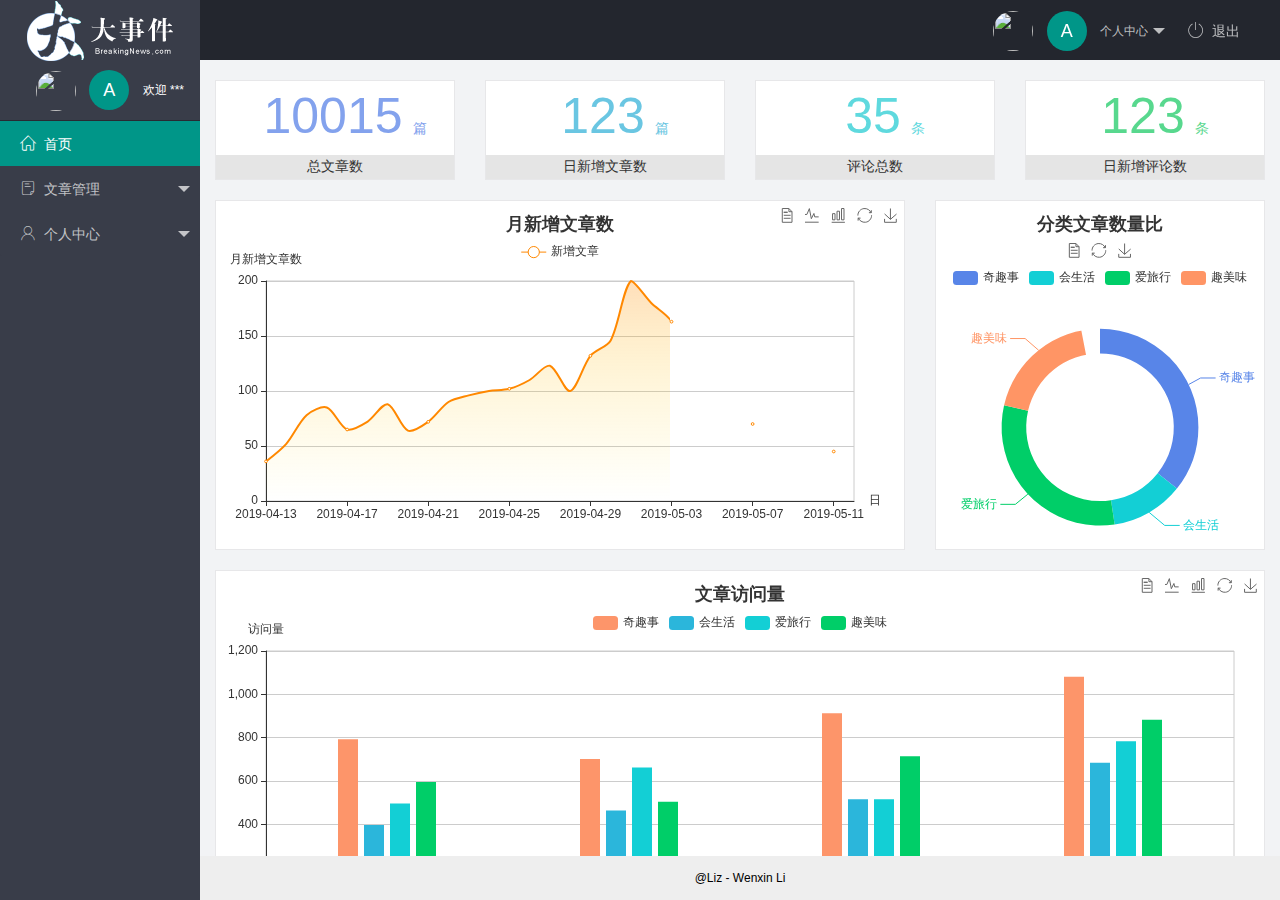
==== commit 30923099: "完成了个人中心的开发" ====
--- a/index.html
+++ b/index.html
@@ -47,13 +47,13 @@
               个人中心
             </a>
             <dl class="layui-nav-child">
-              <dd><a href="">基本资料</a></dd>
-              <dd><a href="">更换头像</a></dd>
-              <dd><a href="">重置密码</a></dd>
+              <dd><a href="/user/userinfo.html" target="fm">基本资料</a></dd>
+              <dd><a href="/user/user_avatar.html" target="fm">更换头像</a></dd>
+              <dd><a href="/user/user_pwd.html" target="fm">重置密码</a></dd>
             </dl>
           </li>
           <li class="layui-nav-item" lay-header-event="menuRight" lay-unselect>
-            <a href="javascript:;"
+            <a href="javascript:;" class="btnLogOut"
               ><span class="iconfont icon-tuichu"></span>退出
             </a>
           </li>
@@ -105,17 +105,17 @@
               >
               <dl class="layui-nav-child">
                 <dd>
-                  <a href="javascript:;"
+                  <a href="/user/userinfo.html" target="fm"
                     ><i class="layui-icon layui-icon-app"></i>基本资料</a
                   >
                 </dd>
                 <dd>
-                  <a href="javascript:;"
+                  <a href="/user/user_avatar.html" target="fm"
                     ><i class="layui-icon layui-icon-app"></i>更换头像</a
                   >
                 </dd>
                 <dd>
-                  <a href="javascript:;"
+                  <a href="/user/user_pwd.html" target="fm"
                     ><i class="layui-icon layui-icon-app"></i>重置密码</a
                   >
                 </dd>
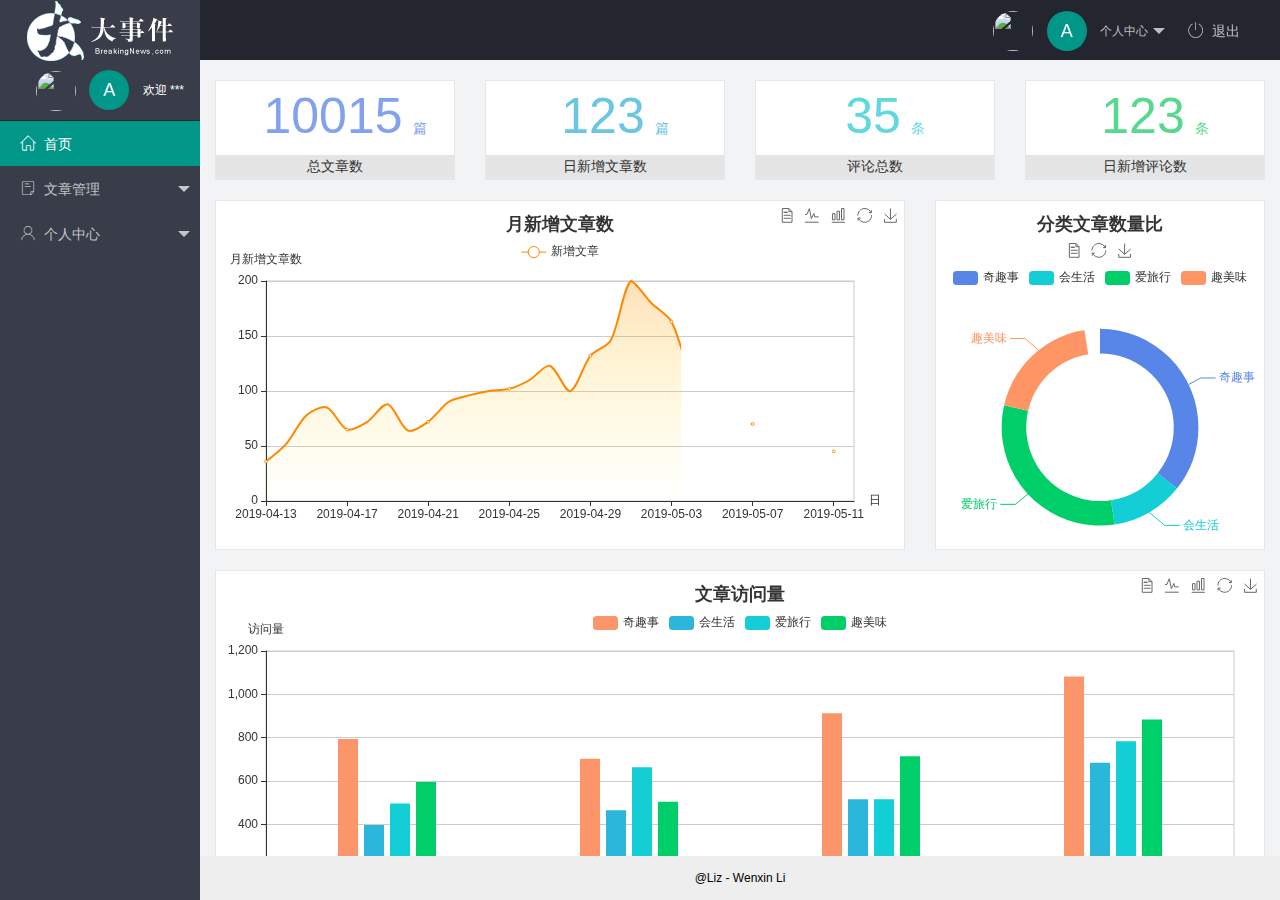
==== commit 65daf1ac: "完成了文章管理相关内容的开发" ====
--- a/index.html
+++ b/index.html
@@ -83,17 +83,17 @@
               >
               <dl class="layui-nav-child">
                 <dd>
-                  <a href="javascript:;"
+                  <a href="/article/art_cate.html" target="fm"
                     ><i class="layui-icon layui-icon-app"></i> 文章类别</a
                   >
                 </dd>
                 <dd>
-                  <a href="javascript:;"
+                  <a href="/article/art_list.html" target="fm"
                     ><i class="layui-icon layui-icon-app"></i>文章列表</a
                   >
                 </dd>
                 <dd>
-                  <a href="javascript:;"
+                  <a href="/article/art_pub.html" target="fm"
                     ><i class="layui-icon layui-icon-app"></i>发表文章</a
                   >
                 </dd>
